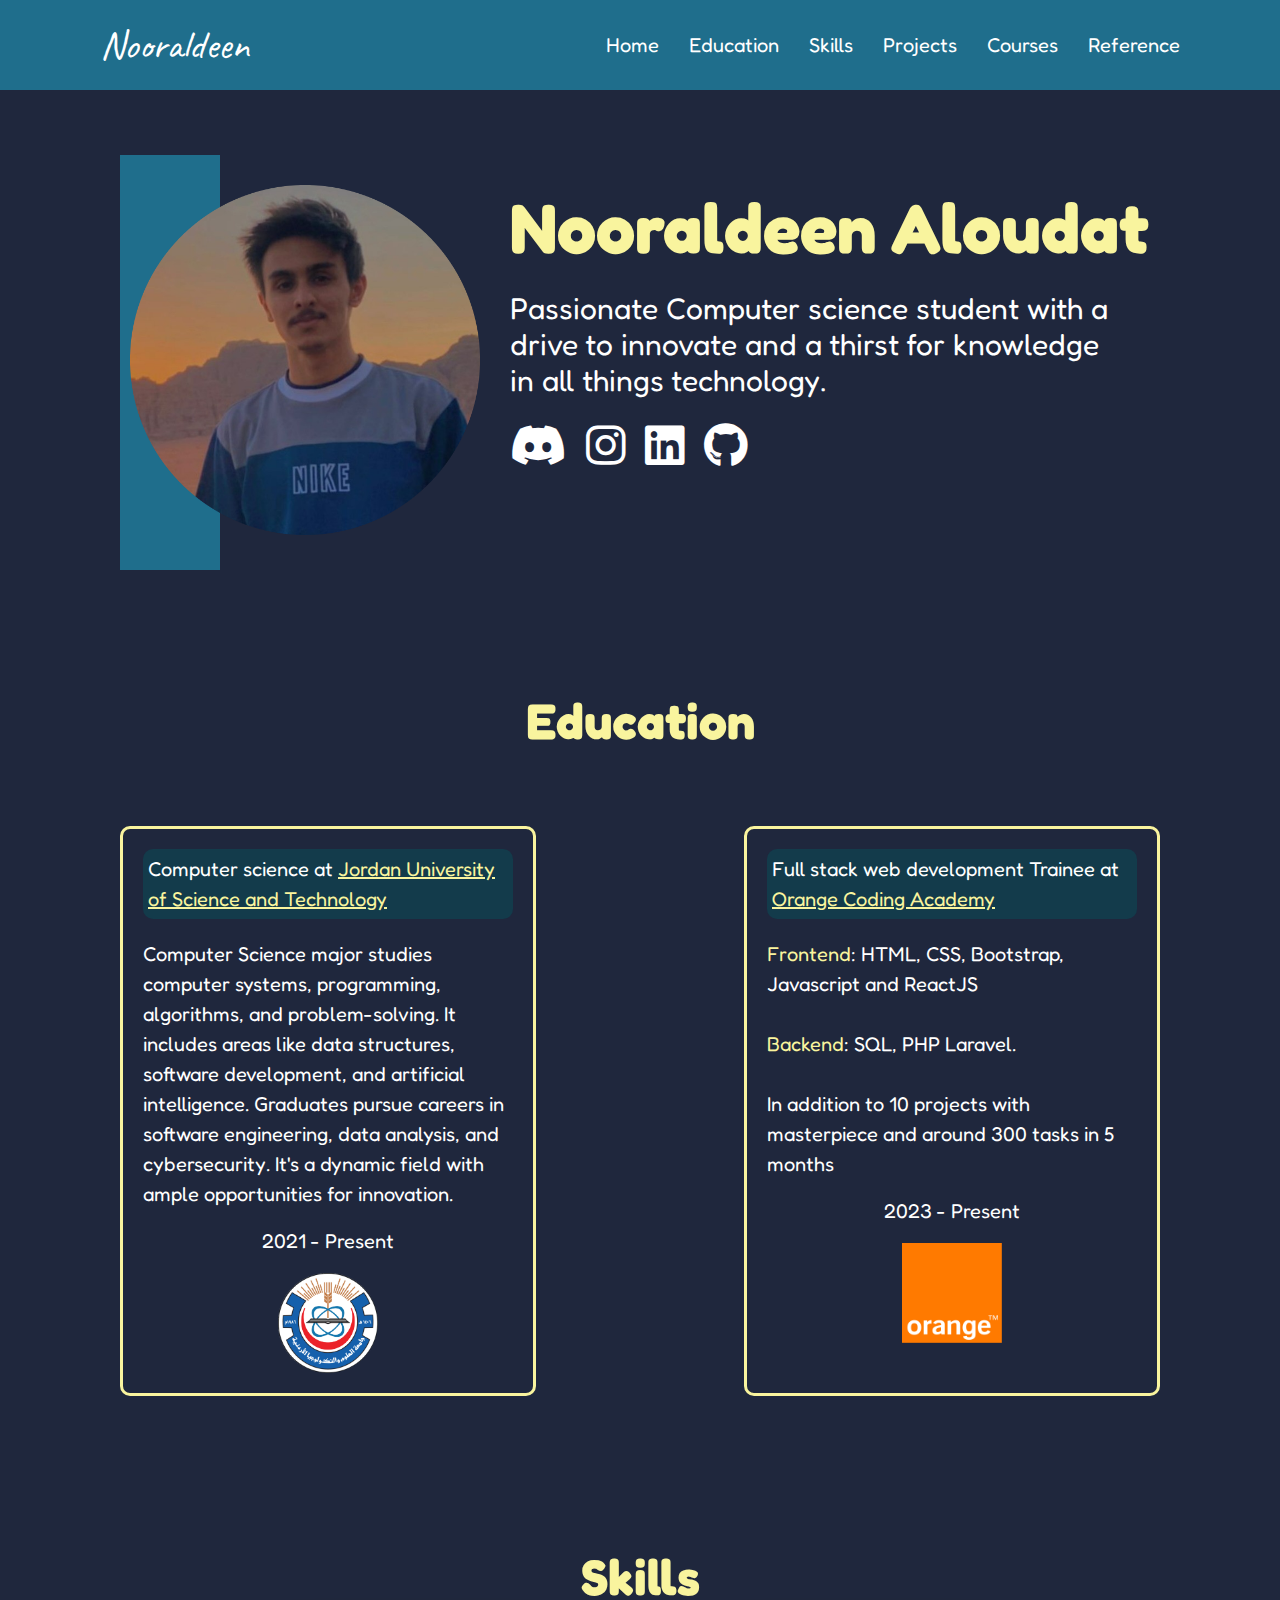
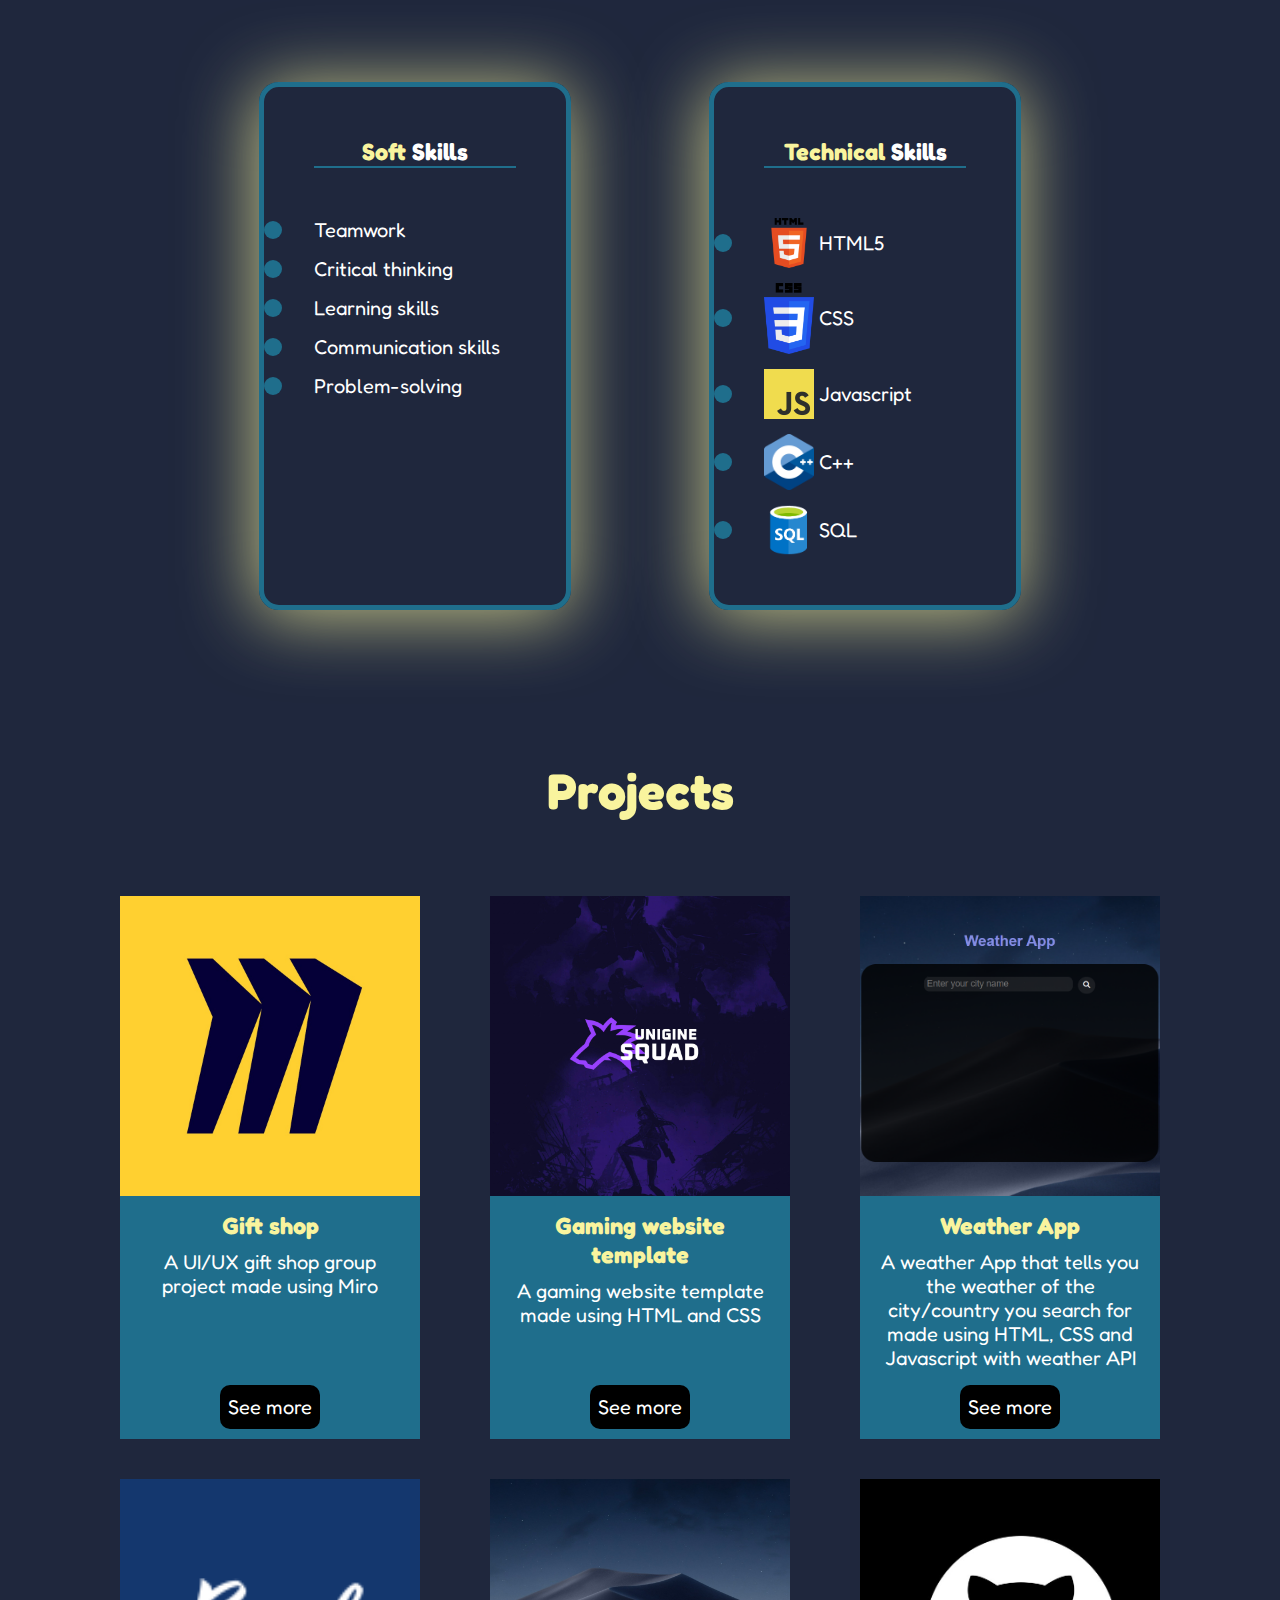
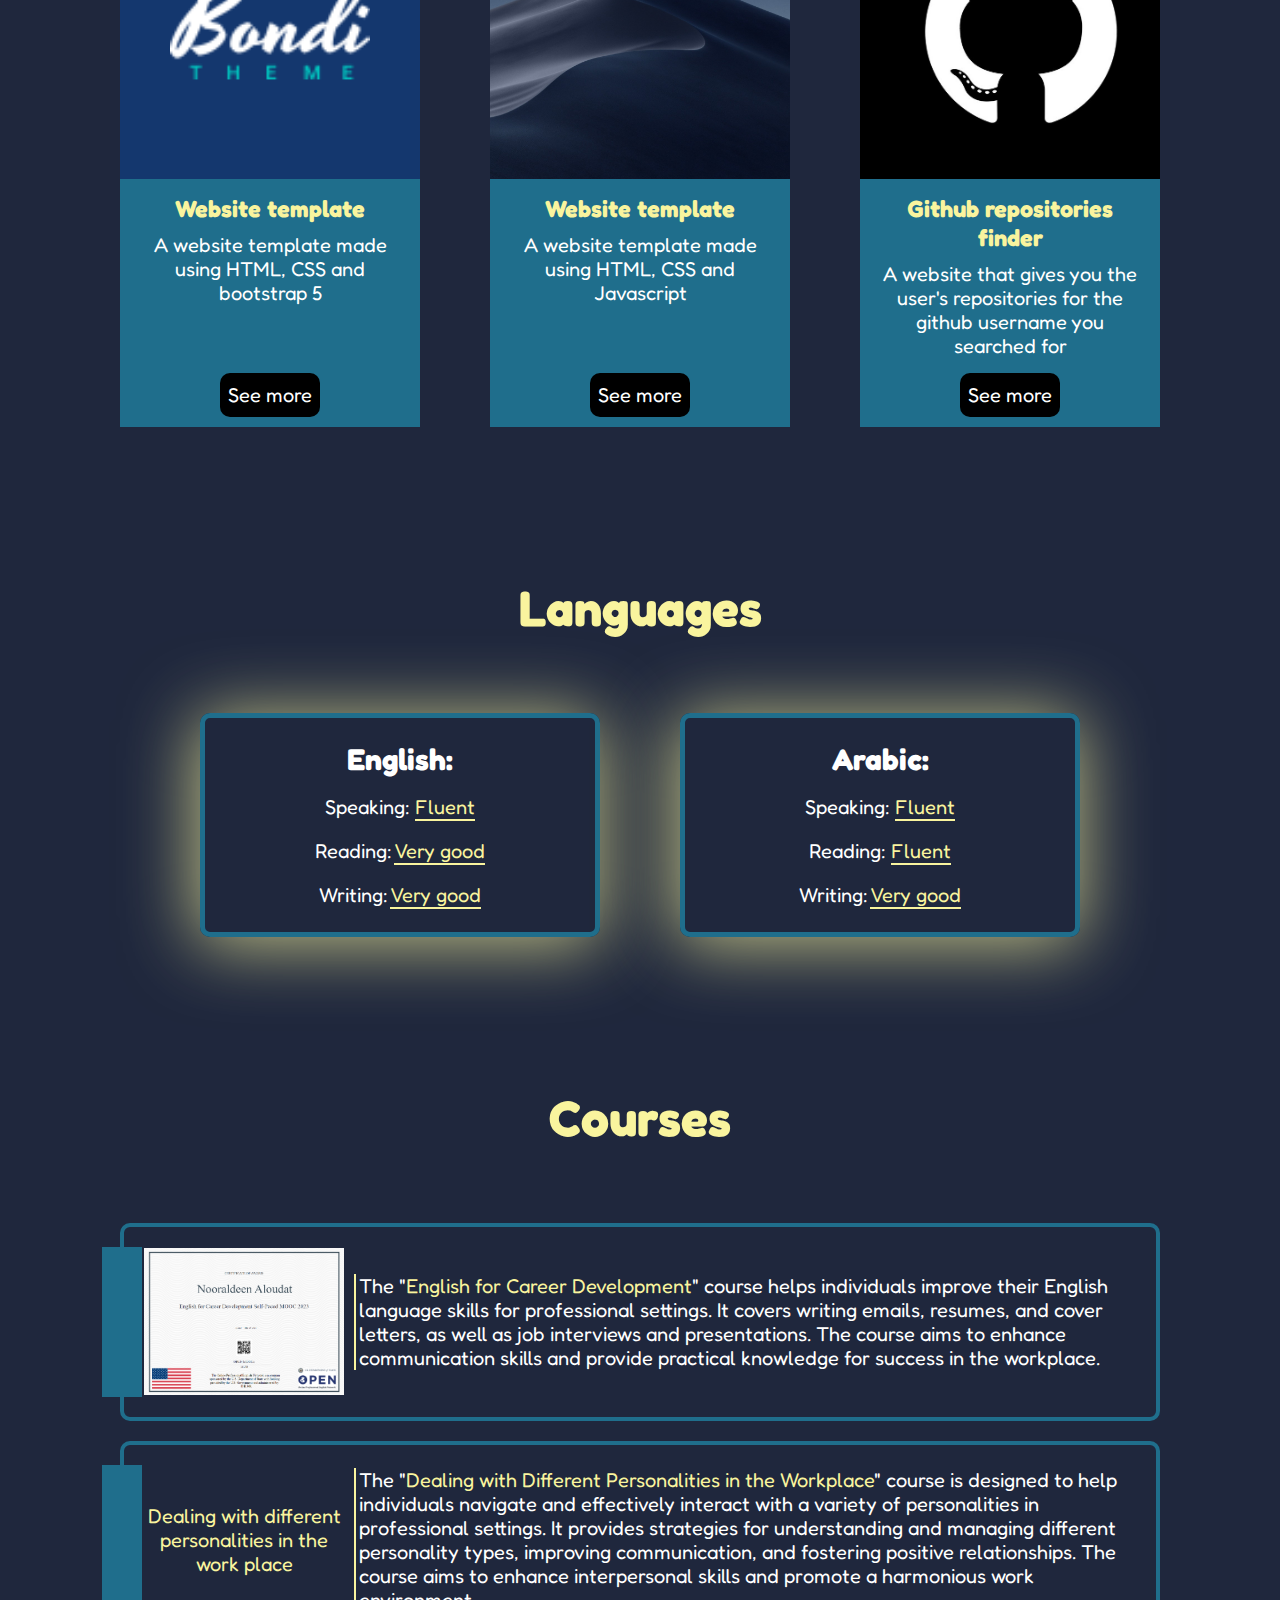
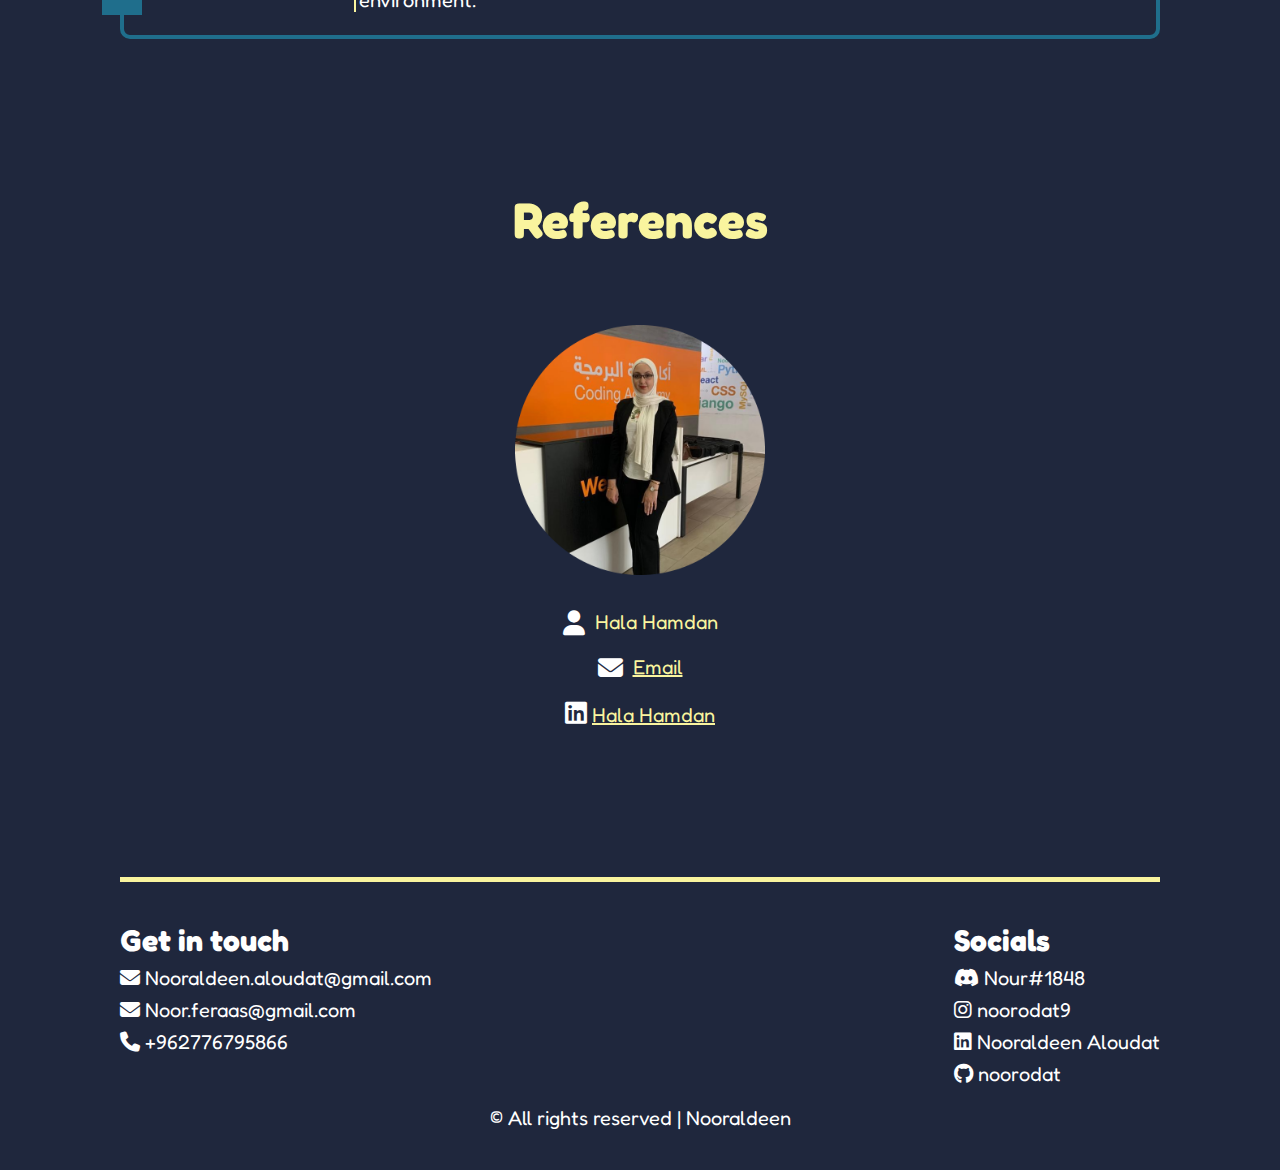
==== index.html @ 080f7506 "edited (renamed)" ====
<!DOCTYPE html>
<html lang="en">
<head>
    <meta charset="UTF-8">
    <meta name="viewport" content="width=device-width, initial-scale=1.0">
    <title>Nooraldeen</title>
    <!-- CSS Links-->
    <link rel="stylesheet" href="portfolio.css">
    <link rel="stylesheet" href="all.min.css">
    <!-- Goolgle Fonts -->
    <link rel="preconnect" href="https://fonts.googleapis.com">
    <link rel="preconnect" href="https://fonts.gstatic.com" crossorigin>
    <link href="https://fonts.googleapis.com/css2?family=Cairo&family=Cinzel:wght@400;500;600;700;800&family=Fredoka:wght@300;400;500;600;700&family=Open+Sans:wght@300;400;700&family=Quicksand:wght@400;500;700&family=Roboto:wght@100;300;400;700&display=swap" rel="stylesheet">
    <link rel="preconnect" href="https://fonts.googleapis.com">
    <link rel="preconnect" href="https://fonts.gstatic.com" crossorigin>
    <link href="https://fonts.googleapis.com/css2?family=Cairo&family=Caveat:wght@400;500;600;700&family=Cinzel:wght@400;500;600;700;800&family=Fredoka:wght@300;400;500;600;700&family=Open+Sans:wght@300;400;700&family=Quicksand:wght@400;500;700&family=Roboto:wght@100;300;400;700&display=swap" rel="stylesheet">
</head>


<body>

    <nav>
        <div class="logo"><a href="">Nooraldeen</a></div>
        <ul class="links">
            <li><a href="#home">Home</a></li>
            <li><a href="#education">Education</a></li>
            <li><a href="#skills">Skills</a></li>
            <li><a href="#projects">Projects</a></li>
            <li><a href="#courses">Courses</a></li>
            <li><a href="#references">Reference</a></li>
        </ul>
        <div class="mobile-button">
            <i class="fa-solid fa-bars"></i>
            <ul class="mobile-links">
                <li><a href="#home">Home</a></li>
                <li><a href="#education">Education</a></li>
                <li><a href="#skills">Skills</a></li>
                <li><a href="#projects">Projects</a></li>
                <li><a href="#courses">Courses</a></li>
                <li><a href="#references">Reference</a></li>
            </ul>
        </div>
    </nav>



    <div class="portfolio-content main-padding">

        <div class="my-info" id="home">
            <div id="pfp-image">
                <img src="./images/pfp.png" alt="" id="pfp">
            </div>
            <div class="name-and-socials">
                <h1>Nooraldeen Aloudat</h1>
                <p>Passionate Computer science student with a drive to innovate and a thirst for knowledge in all things technology.</p>
                <div class="socials">
                    <div class="discord"><i class="fa-brands fa-discord"></i></div>
                    <a href="https://www.instagram.com/noorodat9/" target="_blank"><i class="fa-brands fa-instagram"></i></a>
                    <a href="https://www.linkedin.com/in/nooraldeen-aloudat-979008147/" target="_blank"><i class="fa-brands fa-linkedin"></i></a>
                    <a href="https://github.com/noorodat" target="_blank"><i class="fa-brands fa-github"></i></a>
                </div>
            </div>
        </div>

        <div class="education section" id="education">
            <h2 class="section-heading">Education</h2>
            <div class="education-info section-info">              
                <div class="edu-text">
                    <p class="title">Computer science at <a href="https://www.just.edu.jo/Pages/Default.aspx" target="_blank">Jordan University of Science and Technology</a></p>
                    <p>Computer Science major studies computer systems, programming, algorithms, and problem-solving. It includes areas like data structures, software development, and artificial intelligence. Graduates pursue careers in software engineering, data analysis, and cybersecurity. It's a dynamic field with ample opportunities for innovation.</p>
                    <span>2021 - Present</span>
                    <img src="images/JUST logo.png" alt="JUST logo" id="just-logo">              
                </div>
                <div class="edu-text">
                    <p class="title">Full stack web development Trainee at <a href="https://yo.orange.jo/orange-coding-academy" target="_blank"> Orange Coding Academy</a></p>
                    <p><span>Frontend</span>: HTML, CSS, Bootstrap, Javascript and ReactJS <br> <br>
                        <span>Backend</span>: SQL, PHP Laravel. <br><br>
                        
                        In addition to 10 projects with masterpiece and around 300 tasks in 5 months</p>
                    <span>2023 - Present</span>
                    <img src="images/orange logo.png" alt="orange logo" id="just-logo">              
                </div>
            </div>
        </div>

        <div class="skills section" id="skills">
            <h2 class="section-heading">Skills</h2>
            <div class="skills-types">
                <div id="soft-skills" class="skill">
                    <h3><span>Soft </span>Skills</h3>
                    <ul class="skills-list">
                        <li>Teamwork</li>
                        <li>Critical thinking</li>
                        <li>Learning skills</li>
                        <li>Communication skills</li>
                        <li>Problem-solving</li>
                    </ul>
                </div>
                <div id="tech-skills" class="skill">
                    <h3><span>Technical </span>Skills</h3>
                    <ul class="skills-list">
                        <li id="html"><img src="images/HTML.png" alt="html">HTML5</li>
                        <li id="css"><img src="images/css logo.png" alt="css">CSS</li>
                        <li id="javascript"><img src="images/Javascript logo2.png" alt="javascript">Javascript</li>
                        <li id="cplusplus"><img src="images/C++ logo.png" alt="c++">C++</li>
                        <li id="sql"><img src="images/SQL_logo-removebg-preview.png" alt="sql">SQL</li>
                    </ul>
                </div>
            </div>
        </div>

        <div class="projects section" id="projects">
            <h2 class="section-heading">Projects</h2>
            <div class="projects-cards">
                    <div class="project-card">
                            <div class="image">
                                <img src="/images/miro.jpg" alt="miro logo">
                            </div>
                            <div class="project-info">
                                <h3 class="color-yellow">Gift shop</h3>
                                <p>A  UI/UX gift shop group project made using Miro</p>
                                
                            </div>
                            <div class="go-link"><a href="https://miro.com/app/board/uXjVM_loXQo=/" target="_blank">See more</a></div>
                    </div>
                
                    <div class="project-card">
                        <div class="image">
                            <img src="/images/gaming background (2).jpg" alt="gaming website pic">
                        </div>
                        <div class="project-info">
                            <h3 class="color-yellow">Gaming website template</h3>
                            <p>A gaming website template made using HTML and CSS</p>
                            
                        </div>
                        <div class="go-link"><a href="https://noorodat.github.io/gaming-website/" target="_blank">See more</a></div>
                    </div>

                    <div class="project-card">
                        <div class="image">
                            <img src="/images/weather app.PNG" alt="app pic">
                        </div>
                        <div class="project-info">
                            <h3 class="color-yellow">Weather App</h3>
                            <p>A weather App that tells you the weather of the city/country you search for made using HTML, CSS and Javascript with weather API</p>
                        </div>
                        <div class="go-link"><a href="https://noorodat.github.io/Weather-App/" target="_blank">See more</a></div>
                    </div>

                <div class="project-card">
                    <div class="image bondi">
                        <img src="/images/Bondi logo.png" alt="bondi logo">
                    </div>
                    <div class="project-info">
                        <h3 class="color-yellow">Website template</h3>
                        <p>A website template made using HTML, CSS and bootstrap 5</p>
                        
                    </div>
                    <div class="go-link"><a href="https://noorodat.github.io/Bondi-Template/" target="_blank">See more</a></div>
                </div>
                <div class="project-card">
                    <div class="image">
                        <img src="/images/mountain.jpg" alt="mountain">
                    </div>
                    <div class="project-info">
                        <h3 class="color-yellow">Website template</h3>
                        <p>A website template made using HTML, CSS and Javascript</p>
                    </div>
                    <div class="go-link"><a href="https://noorodat.github.io/HTML_CSS_Javascript_Template1/" target="_blank">See more</a></div>
                </div>
                <div class="project-card">
                    <div class="image">
                        <img src="/images/github repo.jpg" alt="github pic">
                    </div>
                    <div class="project-info">
                        <h3 class="color-yellow">Github repositories finder</h3>
                        <p>A website that gives you the user's repositories for the github username you searched for </p>
                    </div>
                    <div class="go-link"><a href="https://noorodat.github.io/Github-repos/" target="_blank">See more</a></div>
                </div>
            </div>
        </div>

        <div class="languages section" id="languages">
            <h2 class="section-heading">Languages</h2>
            <div class="languages-container">
                <div class="language" id="english">          
                        <h2>English:</h2>
                        <ul>
                            <li>Speaking: <span>Fluent</span></li>
                            <li>Reading: <span>Very good</span></li>
                            <li>Writing: <span>Very good</span></li>
                        </ul>        
                </div>
                <div class="language" id="arabic">
                        <h2>Arabic:</h2>
                        <ul>
                            <li>Speaking: <span>Fluent</span></li>
                            <li>Reading: <span>Fluent</span></li>
                            <li>Writing: <span>Very good</span></li>
                        </ul>        
                    </div>
                </div>
        </div>

        <div class="courses section" id="courses">
            <h2 class="section-heading">Courses</h2>
            <div class="courses-boxes">
                <div class="course-box">
                    <div class="image">
                        <img src="images/english course.png" alt="english certificate">
                    </div>
                    <p class="description">The "<span>English for Career Development</span>" course helps individuals improve their English language skills for professional settings. It covers writing emails, resumes, and cover letters, as well as job interviews and presentations. The course aims to enhance communication skills and provide practical knowledge for success in the workplace.</p>
                </div>
                <div class="course-box">
                    <div class="image">
                        <p class="title">Dealing with different personalities in the work place</p>
                    </div>
                    <p class="description">The "<span>Dealing with Different Personalities in the Workplace</span>" course is designed to help individuals navigate and effectively interact with a variety of personalities in professional settings. It provides strategies for understanding and managing different personality types, improving communication, and fostering positive relationships. The course aims to enhance interpersonal skills and promote a harmonious work environment.
                </div>
            </div>
        </div>

        <div class="references section" id="references">
            <h2 class="section-heading">References</h2>
            <div class="references-content">
                <div class="reference">
                    <div class="hala-image">
                        <img src="images/coach hala-modified.png" alt="coach hala">
                    </div>
                    <div class="reference-info">
                        <div class="name info">
                            <i class="fa-solid fa-user"></i>
                            <span>Hala Hamdan</span>
                        </div>
                        <div class="email info">
                            <i class="fa-solid fa-envelope"></i>
                            <span><a href="mailto:gt.halla.hamdan@orange.com">Email</a></span>
                        </div>
                        <div class="linkedin">
                            <i class="fa-brands fa-linkedin"></i>
                            <span><a href="https://www.linkedin.com/in/hala-hamdan-927941163/" target="_blank">Hala Hamdan</a></span>
                        </div>
                    </div>
                </div>
            </div>
            
        </div>

        <footer>
            <div class="info">
                <div class="contact">
                    <h2>Get in touch</h2>
                    <div class="contact-info">
                        <i class="fa-solid fa-envelope"></i> <span>Nooraldeen.aloudat@gmail.com</span>
                    </div>
                    <div class="contact-info">
                        <i class="fa-solid fa-envelope"></i> <span>Noor.feraas@gmail.com</span>
                    </div>
                    <div class="contact-info">
                        <i class="fa-solid fa-phone"></i> <span>+962776795866</span>
                    </div>
                    <div class="socials">

                    </div>
                </div>
                <div class="socials">
                    <h2>Socials</h2>
                    <div class="discord"><i class="fa-brands fa-discord"></i><span>Nour#1848</span></div>
                    <a href="https://www.instagram.com/noorodat9/" target="_blank"><i class="fa-brands fa-instagram"></i><span>noorodat9</span></a>
                    <a href="https://www.linkedin.com/in/nooraldeen-aloudat-979008147/" target="_blank"><i class="fa-brands fa-linkedin"></i><span>Nooraldeen Aloudat</span></a>
                    <a href="https://github.com/noorodat" target="_blank"><i class="fa-brands fa-github"></i><span>noorodat</span></a>
                </div>
            </div>
            <div class="copyrights">
                <p>&copy; All rights reserved | Nooraldeen</p>
            </div>
        </footer>

    </div>








</body>




</html>
---- portfolio.css ----
/* Start global */

:root {
    --main-color: #1F273D;
    --sec-color: #1F6E8C;
    --text-color: #FFFFFF;
    --sec-text-color: #F9F49E;
    --heading-font-size: 30px;
    --transition-duration: 0.3s;
    --text-font-size: 20px;
    --section-margin-top: 150px;
    --content-margin-top: 75px;
}

* {
    padding: 0;
    margin: 0;
    box-sizing: border-box;
}

html {
    scroll-behavior: smooth;
}

body {
    font-family: 'Fredoka', sans-serif;
    background-color: var(--main-color);
    color: var(--text-color);
    font-size: var(--text-font-size);
}

a {
    text-decoration: none;
    color: white;
}

a:visited {
    color: white;
}

ul {
    list-style: none;
}

.section {
    margin-top: var(--section-margin-top);
}

.section-heading {  
    text-align: center;
    font-size: 50px;
    color: var(--sec-text-color);
}

.section-info {
    margin-top: var(--content-margin-top);
}

.color-yellow {
    color: var(--sec-text-color);
}

/* End global */

/* Start navbar */

nav {
    display: flex;
    justify-content: space-between;
    align-items: center;
    background-color: var(--sec-color);
    position: sticky;
    top: 0;
    z-index: 1000;
    padding: 20px 100px;
}

nav .logo {
    font-family: 'Caveat', cursive;
    font-size: 40px;
}

nav ul {
    display: flex;
    gap: 30px;
    color: white;
}

nav ul li a {
    transition: var(--transition-duration);
}

nav ul li a:hover {
    color: rgb(205, 205, 205);
}

nav .mobile-button {
    display: none;
}


/* End navbar */

/* Start Portfolio content */
/* Start pfp and name */

.portfolio-content {
    background-color: var(--main-color);
    margin-top: var(--content-margin-top);
    padding: 20px 120px;
}

.portfolio-content .my-info {
    display: flex;
    gap: 30px;
}

.portfolio-content #pfp-image {
    position: relative;
}

.portfolio-content #pfp-image::before {
    content: "";
    position: absolute;
    height: calc(100% + 60px);
    width: 100px;
    background-color: var(--sec-color);
    transform: translateY(-30px);
}

.portfolio-content #pfp-image #pfp {
    position: relative;
    width: 350px;
    margin-left: 10px;
    animation: up-down 1s alternate infinite;
}

/* .portfolio-content .my-info .name-and-socials {

} */

.portfolio-content .my-info h1 {
    color: var(--sec-text-color);
    font-size: 70px;
}

.portfolio-content .my-info p {
    margin-top: 20px;
    max-width: 600px;
    font-size: 30px;
}

.portfolio-content .my-info .socials {
    margin-top: 20px;
    display: flex;
    align-items: center;
    gap: 20px;
    font-size: 45px;
}

.portfolio-content .my-info .socials .discord {
    position: relative;
    transition: var(--transition-duration);
    display: inline-block;
}

.portfolio-content .my-info .socials .discord::before {
    content: "";
    position: absolute;
    border-color: var(--sec-text-color) transparent transparent transparent;
    border-width: 12px;
    border-style: solid;
    bottom: -18px;
    left: 50%;
    transform: translateX(-50%);
    transition: var(--transition-duration);
    opacity: 0;
    
}

.portfolio-content .my-info .socials .discord::after {
    content: "Nour#1848";
    position: absolute;
    bottom: -25px;
    left: 50%;
    transform: translateX(-50%);
    font-size: 14px;
    transition: var(--transition-duration);
    opacity: 0;
    
}

.portfolio-content .my-info .socials .discord:hover::before,
.portfolio-content .my-info .socials .discord:hover::after {
    display: block;
    opacity: 1;
}



.portfolio-content .my-info .socials i {
    transition: var(--transition-duration);
}

.portfolio-content .my-info .socials i:hover {
    color: var(--sec-text-color);
}

/* End pfp and name */



/* Start Education */

.portfolio-content .education .education-info {
    display: flex;
    justify-content: space-between;
    position: relative;
    gap: 30px;
}

.portfolio-content .education #just-pic {
    width: 150px;
}

.portfolio-content .education .edu-text {
    border: 3px solid var(--sec-text-color);
    padding: 20px;
    border-radius: 10px;
    width: 40%;
}

.portfolio-content .education .edu-text .title {
    background-color: #133b4b;
    padding: 5px;
    border-radius: 10px;
}

.portfolio-content .education .edu-text p {
    line-height: 1.5;
}

.portfolio-content .education .edu-text p span {
    color: var(--sec-text-color);
}

.portfolio-content .education .edu-text span {
    align-self: center;
}

.portfolio-content .education .education-info #just-logo {
    width: 100px;
    align-self: center;
}

.portfolio-content .education .edu-text {
    display: flex;
    flex-direction: column;
    gap: 20px;
}

.portfolio-content .education a {
    color: var(--sec-text-color);
    text-decoration: underline;
}


/* End Education */

/* Start skills */

.skills .skills-types {
    display: flex;
    justify-content: space-evenly;
    margin-top: var(--content-margin-top);
}

.skills .skills-types .skill {
    border: 5px solid var(--sec-color);
    border-radius: 20px;
    padding: 50px;
    position: relative;
    box-shadow: -2px 5px 72px 2px rgba(249,244,158,0.76);
    width: 30%;
}



.skills .skills-types .skill h3 {
    text-align: center;
    border-bottom: 2px solid var(--sec-color);
}

.skills .skills-types .skill span {
    color: var(--sec-text-color);
}

.skills .skills-types .skills-list {
    margin-top: 50px;
}

.skills .skills-types .skills-list img {
    width: 50px;
}

.skills .skills-types .skills-list {
    display: flex;
    flex-direction: column;
    gap: 15px;
}

.skills .skills-types #tech-skills .skills-list li {
    display: flex;
    align-items: center;
    gap: 5px;
}

.skills .skills-types .skills-list li {
    position: relative;
}

.skills .skills-types .skills-list li::before {
    position: absolute;
    content: "";
    width: 18px;
    height: 18px;
    border-radius: 50%;
    background-color: var(--sec-color);
    top: 50%;
    transform: translateY(-50%);
    left: -50px;
}

.skills .skills-types #tech-skills .skills-list li {
    animation-name: right;
    animation-duration: 1s;
    animation-iteration-count: infinite;
    animation-direction: alternate;
}


.skills .skills-types .skills-list #css {
    animation-delay: 0.2s;
}

.skills .skills-types .skills-list #javascript {
    animation-delay: 0.4s;
}

.skills .skills-types .skills-list #cplusplus {
    animation-delay: 0.6s;
}

.skills .skills-types .skills-list #sql {
    animation-delay: 0.8s;
}

/* End skills */



/* Start projects */


.projects .projects-cards {
    display: grid;
    grid-template-columns: repeat(3, 300px);
    justify-content: space-between;
    gap: 40px;
    margin-top: var(--content-margin-top);
}


.projects .project-card {
    background-color: var(--sec-color);
    text-align: center;
    transition: var(--transition-duration);
    display: flex;
    flex-direction: column;
}

.projects .project-card .project-info {
    padding: 15px;
}

.projects .project-card .go-link {
    padding: 10px 8px;
    background-color: black;
    border-radius: 10px;
    width: fit-content;
    margin: auto;
    margin-bottom: 10px;
}

.projects .project-card .go-link:active {
    box-shadow: 0px 0px 24px 0px rgba(0,0,0,0.75);
}

.projects .project-card:hover {
    transform: translateY(-10px);
}

.projects .project-card p {
    margin-top: 10px;
}

.projects .project-card img {
    width: 100%;
    transition: var(--transition-duration);
}

.projects .project-card .bondi {
    background-color: #14376E;
    position: relative;
}

.projects .project-card .bondi img {
    width: 200px;
    position: absolute;
    top: 50%;
    left: 50%;
    transform: translate(-50%, -50%);
}

.projects .project-card .image {
    position: relative;
    padding: 0;
    margin: 0;
    height: 300px;
}

.projects .project-card .image::before {
    content: "";
    position: absolute;
    background-color: rgba(214, 214, 214, 0.144);
    width: 0;
    height: 0;
    top: 50%;
    left: 50%;
    transform: translate(-50%, -50%);
    transition: var(--transition-duration);
}

.projects .project-card:hover .image::before {
    width: 100%;
    height: 100%;
}


/* End projects */



/* Start languages */

.languages .languages-container {
    margin-top: var(--content-margin-top);
    display: flex;
    justify-content: space-evenly;
}

.languages .languages-container .language {
    border-radius: 10px;
    padding: 15px;
    border: 5px solid var(--sec-color);
    box-shadow: -2px 5px 72px 2px rgba(249,244,158,0.76);
    width: 400px;
    text-align: center;
}

.languages .languages-container .language span {
    color: var(--sec-text-color);
    border-bottom: 2px solid var(--sec-text-color);
}

.languages .languages-container .language h2 {
    padding: 8px;
}

.languages .languages-container .language li {
    padding: 10px;
}



/* End languages */


/* Start courses */

.courses .courses-boxes {
    margin-top: var(--content-margin-top);
    display: flex;
    flex-direction: column;
    gap: 20px;
}

.courses .courses-boxes img,
.courses .courses-boxes .title {
    width: 200px;
    text-align: center;
}

.courses .courses-boxes .title {
    color: var(--sec-text-color);
}

.courses .courses-boxes .image {
    height: 150px;
    display: flex;
    justify-content: center;
    align-items: center;
}

.courses .courses-boxes .course-box .description {
    position: relative;
}

.courses .courses-boxes .course-box .description::before {
    content: "";
    position: absolute;
    width: 2px;
    height: 100%;
    background-color: var(--sec-text-color);
    top: 0;
    left: -5px;
}

.courses .courses-boxes .course-box {
    display: flex;
    align-items: center;
    gap: 15px;
    border: 4px var(--sec-color) solid;
    padding: 20px;
    border-radius: 10px;
}

.courses .courses-boxes .course-box .image {
    position: relative;
    z-index: 5;
}

.courses .courses-boxes .course-box .image::before {
    content: "";
    position: absolute;
    width: 40px;
    height: 100%;
    background-color: var(--sec-color);
    left: -42px;
    z-index: -1;
}

.courses .courses-boxes .course-box span {
    color: var(--sec-text-color);
}

/* End courses */



/* Start references */

.references .references-content {
    margin-top: var(--content-margin-top);
    display: flex;
    justify-content: center;
    align-items: center;
    gap: 40px;
}

.references .references-content .image {
    text-align: center;
    position: relative;
}

.references .references-content img {
    width: 250px;
    position: relative;
    z-index: 1;
}

.references .references-content .hala-image::before {
    position: absolute;
    content: "Lead Trainer at Orange";
    color: var(--main-color);
    font-weight: bold;
    text-align: center;
    line-height: 250px;
    width: 250px;
    height: 250px;
    border-radius: 50%;
    background-color: var(--sec-text-color);
    transition: var(--transition-duration);
    opacity: 0;
}

.references .references-content .hala-image:hover::before {
    transform: translateX(-10px);
    z-index: 2;
    opacity: 1;
}

.references .reference-info {
    display: flex;
    flex-direction: column;
    align-items: center;
    gap: 20px;
    margin-top: 30px;
}

.references .reference-info .info {
    display: flex;
    justify-content: center;
    align-items: center;
    gap: 10px;
}

.references .reference-info i {
    font-size: 25px;
}

.references .reference-info span {
    color: var(--sec-text-color);
}

.references .reference-info a {
    color: var(--sec-text-color);
    text-decoration: underline;
}


/* End references */


/* Start footer */

.portfolio-content footer {
    margin-top: var(--section-margin-top);
    border-top: 5px solid var(--sec-text-color);
}

.portfolio-content footer .info {
    margin-top: 40px;
    display: flex;
    justify-content: space-between;
}

.portfolio-content footer .contact {
    display: flex;
    flex-direction: column;
    gap: 8px;
}

.portfolio-content footer .socials {
    display: flex;
    flex-direction: column;
    gap: 8px;
}

.portfolio-content footer .socials span {
    margin-left: 5px;
}

.portfolio-content footer .copyrights {
    padding: 20px;
    text-align: center;
}

/* End footer */


/* End Portfolio content */


/* Start Animation */

@keyframes up-down {
    from {
        transform: translateY(0);
    }
    to {
        transform: translateY(-10px);
    }
}

@keyframes right {
    from {
        transform: translateX(0);
    }
    to {
        transform: translateX(10px);
    }
}


/* Start laptop */

@media (min-width: 768px) and (max-width: 1279px) {
    .portfolio-content {
        padding: 8px 20px;
    }
        /* Sart nav */

    .portfolio-content {
        padding: 8px 10px;
    }

    nav {
        padding: 15px;
    }

    nav .logo {
        font-size: 35px;
    }

    nav .links {
        font-size: 17px;
    }

    .mobile-links {
        display: none;
        flex-direction: column;
        gap: 8px;
        padding: 15px;
        position: absolute;
        left: -122px;
        top: 20px;
        text-align: left;
    }

    nav .mobile-button:hover .mobile-links {
        display: flex;
        background-color: var(--main-color);
    }

    .mobile-links li {
        background-color: var(--sec-color);
        padding: 10px;
    }
    /* end nav */

    /* Start my info */

    .portfolio-content .my-info {
        gap: 40px;
    }

    .portfolio-content .my-info h1 {
        font-size: 42px;
    }

    .portfolio-content .my-info p {
        font-size: 20px;
    }

    .portfolio-content .my-info .socials {
        font-size: 28px;
    }

    .portfolio-content .my-info #pfp-image #pfp {
        width: 250px;
    }

    .portfolio-content #pfp-image::before {
        display: none;
    }
    /* End my info */

    /* Start skills */

    .skills .skills-types .skill {
        width: 350px;
    }

    /* End skills */

    /* Start projects */

    .projects .projects-cards {
        grid-template-columns: 300px 300px;
        padding: 25px;
        justify-content: center;
    }

    .projects .project-card .image {
        overflow: hidden;
    }

    /* End projects */
}



/* Start tablet */

@media (min-width: 481px) and (max-width: 767px) {
    /* Sart nav */

    .portfolio-content {
        padding: 8px 10px;
    }

    nav {
        padding: 15px;
    }
    nav .links {
        display: none;
    }

    nav .mobile-button {
        display: block;
        position: relative;
    }

    .mobile-links {
        display: none;
        flex-direction: column;
        gap: 8px;
        padding: 15px;
        position: absolute;
        left: -122px;
        top: 20px;
        text-align: left;
    }

    nav .mobile-button:hover .mobile-links {
        display: flex;
        background-color: var(--main-color);
    }

    .mobile-links li {
        background-color: var(--sec-color);
        padding: 10px;
    }
    /* end nav */

    /* Start my info */

    .portfolio-content .my-info {
        flex-direction: column;
        gap: 40px;
    }

    .portfolio-content .my-info h1 {
        font-size: 45px;
    }

    .portfolio-content .my-info #pfp-image #pfp {
        width: 250px;
    }
    /* End my info */

    /* Start education */
    .education .education-info {
        flex-direction: column;
        text-align: center;
    }

    .education .education-info .edu-text {
        width: 100%;
    }
    /* End education */

    /* Start skills */

    .skills .skills-types {
        gap: 30px;
        flex-direction: column;
    }

    .skills .skills-types .skill {     
        box-shadow: -2px 5px 10px 2px rgba(249,244,158,0.76);
        width: 100%;
    }

    /* End skills */

    /* Start projects */

    .projects .projects-cards {
        grid-template-columns: 350px;
        padding: 25px;
        justify-content: center;
    }

    .projects .project-card .image {
        overflow: hidden;
    }

    /* End projects */

    /* Start languages */

    .languages .languages-container {
        gap: 20px;
    }

    .languages .languages-container .language {
        box-shadow: -2px 5px 10px 2px rgba(249,244,158,0.76);
    }

    /* End languages */

        /* Start courses */

    .courses .courses-boxes .course-box {
        flex-direction: column;
    }

    .courses .courses-boxes .course-box .description {
        position: relative;
        line-height: 1.4;
    }

    .courses .courses-boxes .course-box .image::before {
        display: none;
    }

    /* End courses */

    /* Start footer */

    .portfolio-content footer .info {
        flex-direction: column;
        gap: 20px;
    }

    /* End footer */

}

/* End tablet */



/* Start phone */

@media (max-width: 480px) {

        /* Sart nav */

        .portfolio-content {
            padding: 8px 10px;
        }
    
        nav {
            padding: 15px;
        }
        nav .links {
            display: none;
        }
    
        nav .mobile-button {
            display: block;
            position: relative;
        }
    
        .mobile-links {
            display: none;
            flex-direction: column;
            gap: 8px;
            padding: 15px;
            position: absolute;
            left: -122px;
            top: 20px;
            text-align: left;
        }
    
        nav .mobile-button:hover .mobile-links {
            display: flex;
            background-color: var(--main-color);
        }
    
        .mobile-links li {
            background-color: var(--sec-color);
            padding: 10px;
        }
        /* end nav */

    /* Start my info */

    .portfolio-content .my-info {
        flex-direction: column;
        gap: 40px;
    }

    .portfolio-content .my-info h1 {
        font-size: 35px;
    }

    .portfolio-content .my-info #pfp-image #pfp {
        width: 250px;
    }
    /* End my info */

    /* Start education*/

    .education .education-info {
        flex-direction: column;
    }

    .education .education-info .edu-text {
        width: 100%;
    }

    /* End education*/

    /* Start skills */

    .skills .skills-types {
        flex-direction: column;
        gap: 20px;
    }

    .skills .skills-types .skill {
        width: 100%;
        box-shadow: -2px 5px 10px 2px rgba(249,244,158,0.76);
    }

    /* End skills */


    /* Start projects */

    .projects .projects-cards {
        grid-template-columns: auto;
        padding: 25px;
    }

    .projects .project-card .image {
        overflow: hidden;
    }

    /* End projects */

    /* Start languages */

    .languages .languages-container {
        flex-direction: column;
        gap: 20px;
    }

    .languages .languages-container .language {
        width: 100%;
        box-shadow: -2px 5px 10px 2px rgba(249,244,158,0.76);
    }

    /* End languages */

    /* Start courses */

    .courses .courses-boxes .course-box {
        flex-direction: column;
    }

    .courses .courses-boxes .course-box .description {
        position: relative;
        line-height: 1.4;
    }

    .courses .courses-boxes .course-box .image::before {
        display: none;
    }

    /* End courses */

    /* Start footer */

    .portfolio-content footer .info {
        flex-direction: column;
        gap: 20px;
    }

    /* End footer */
}

/* End Phone */


/* Start Table media quieres */

@media (min-width: 481px) and (max-width: 768px) {

}
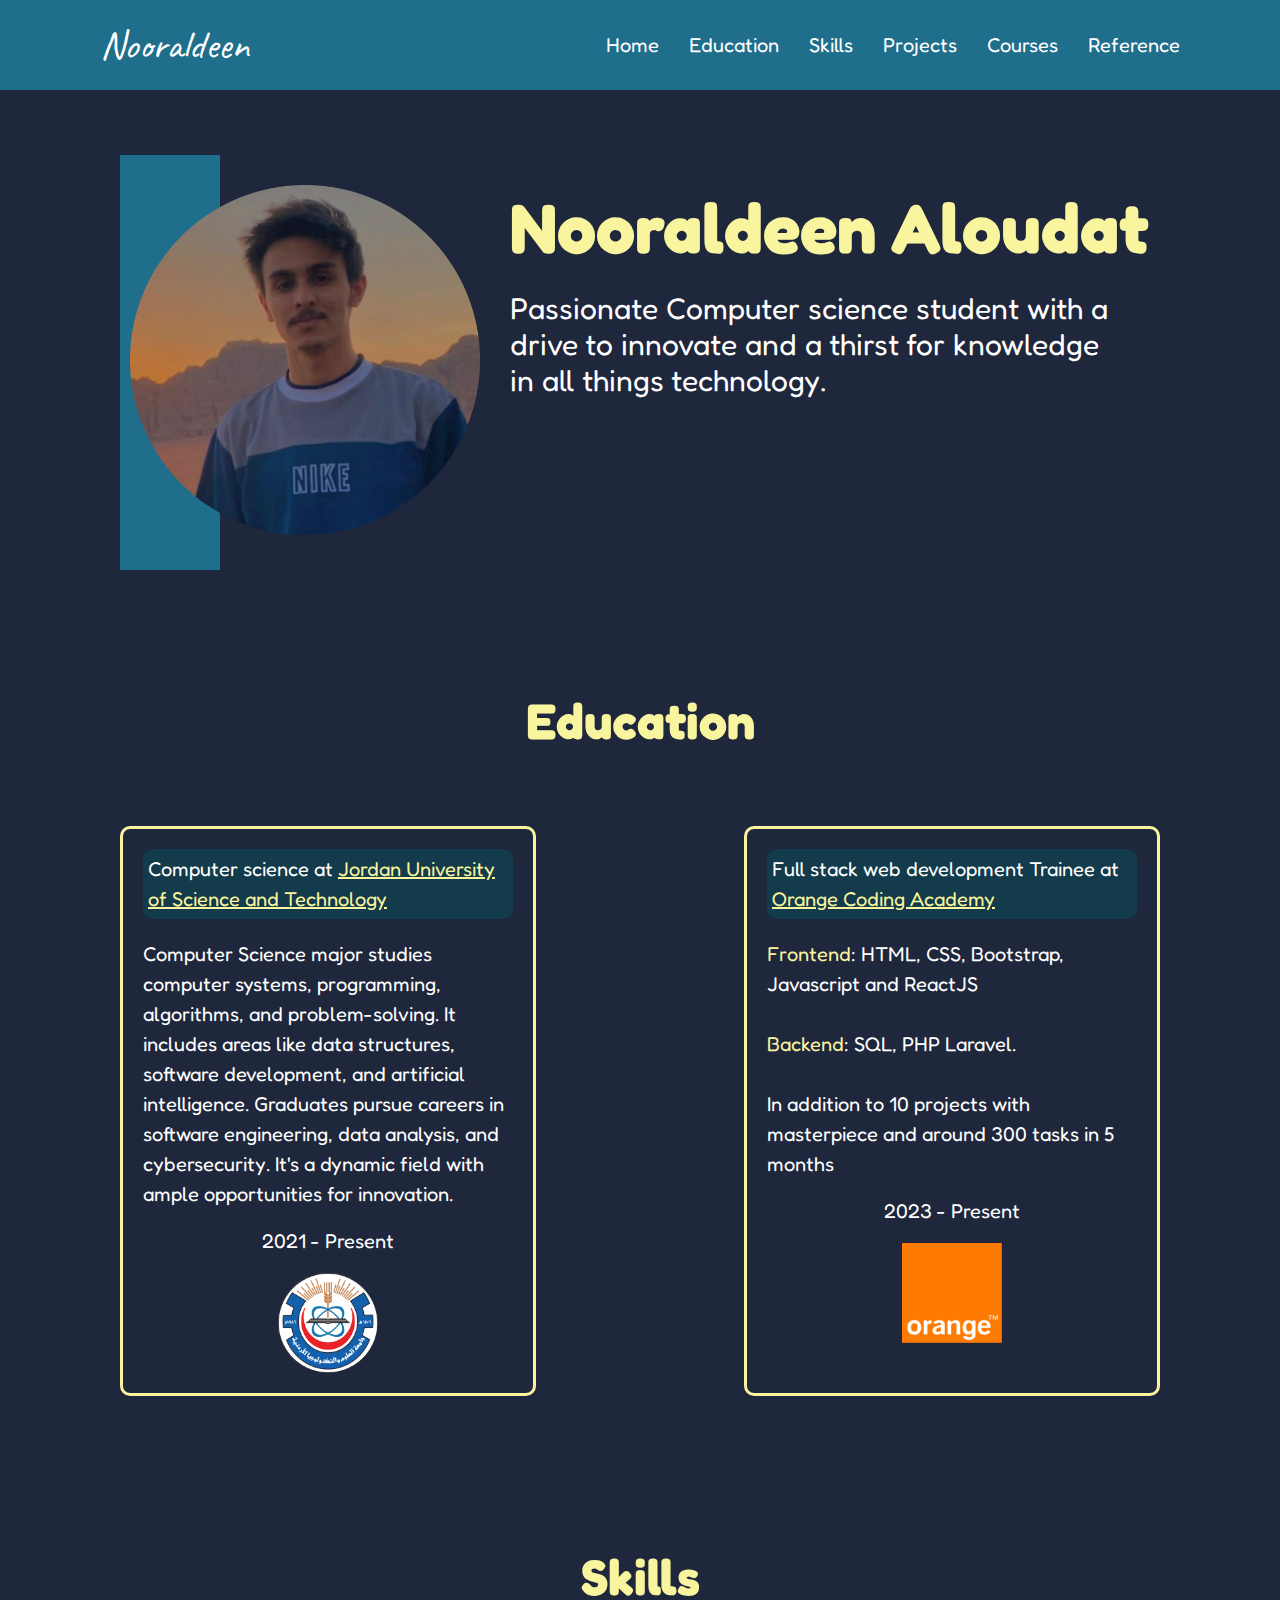
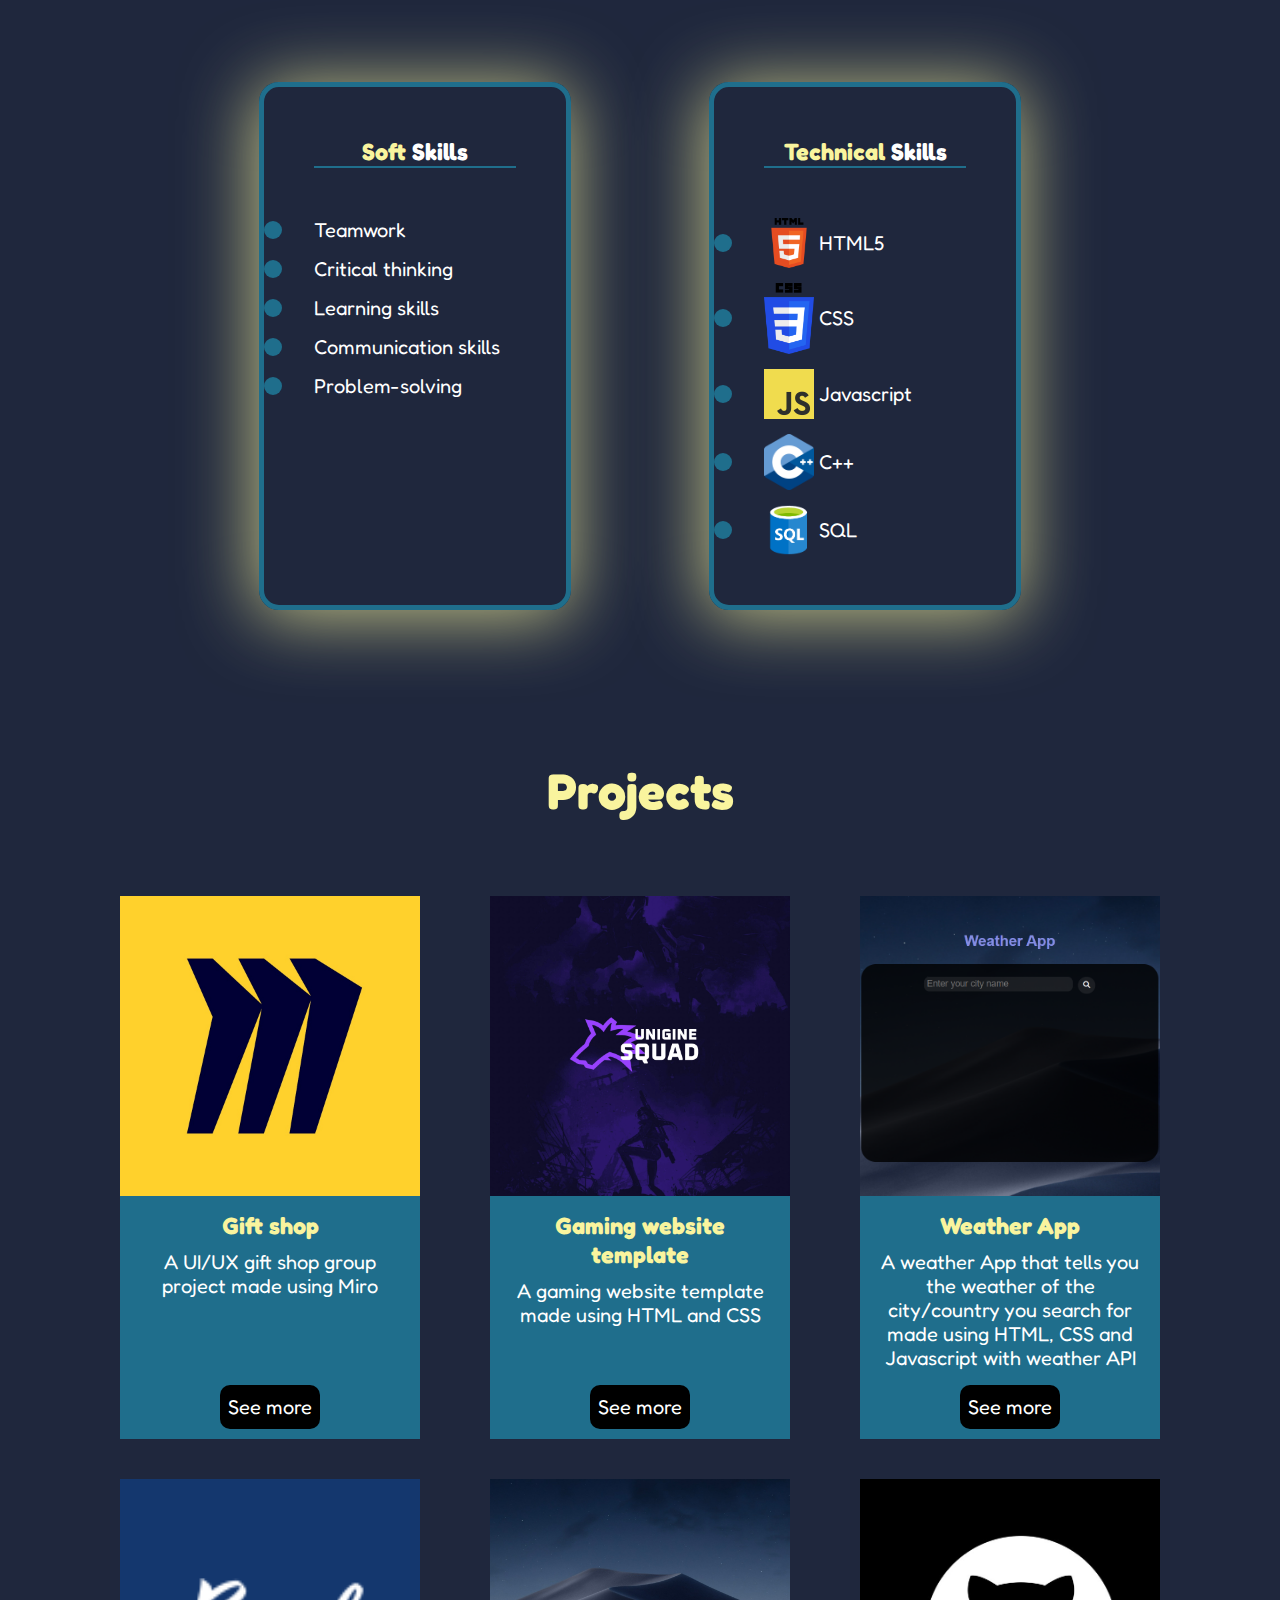
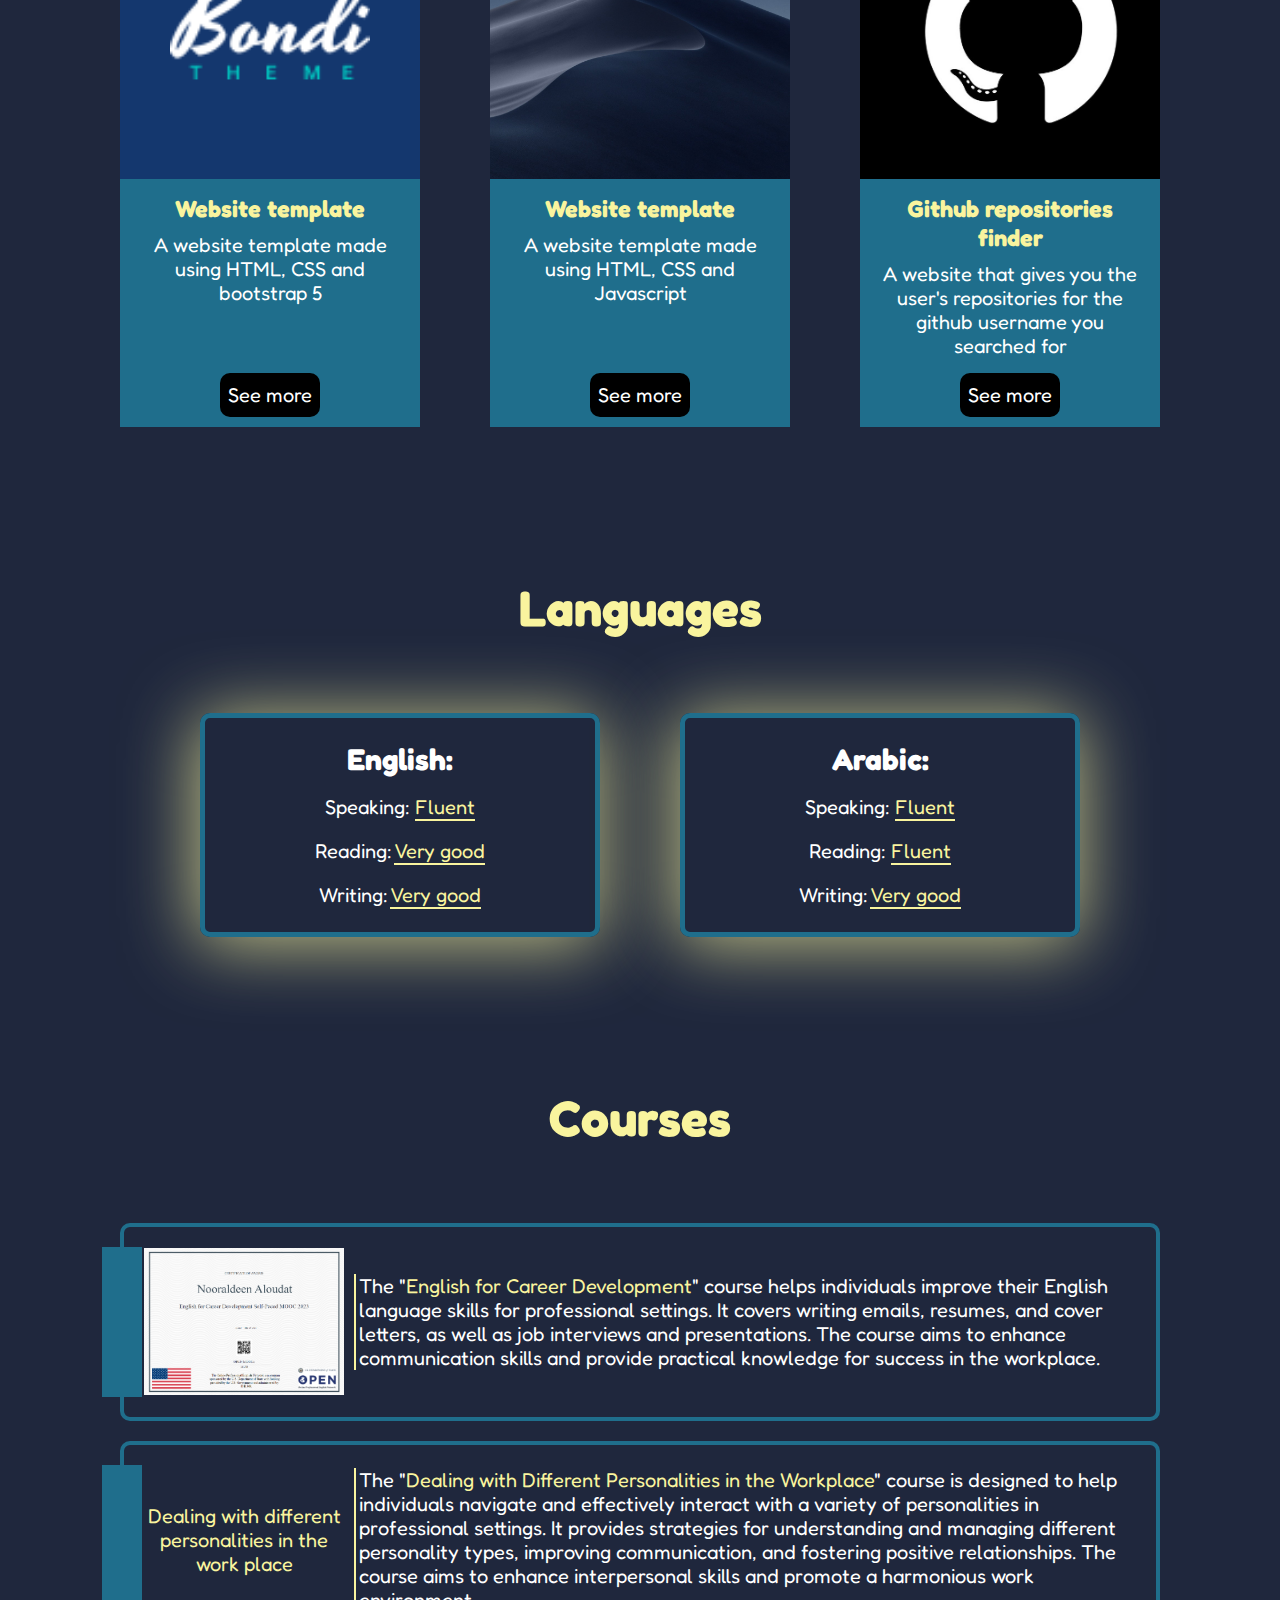
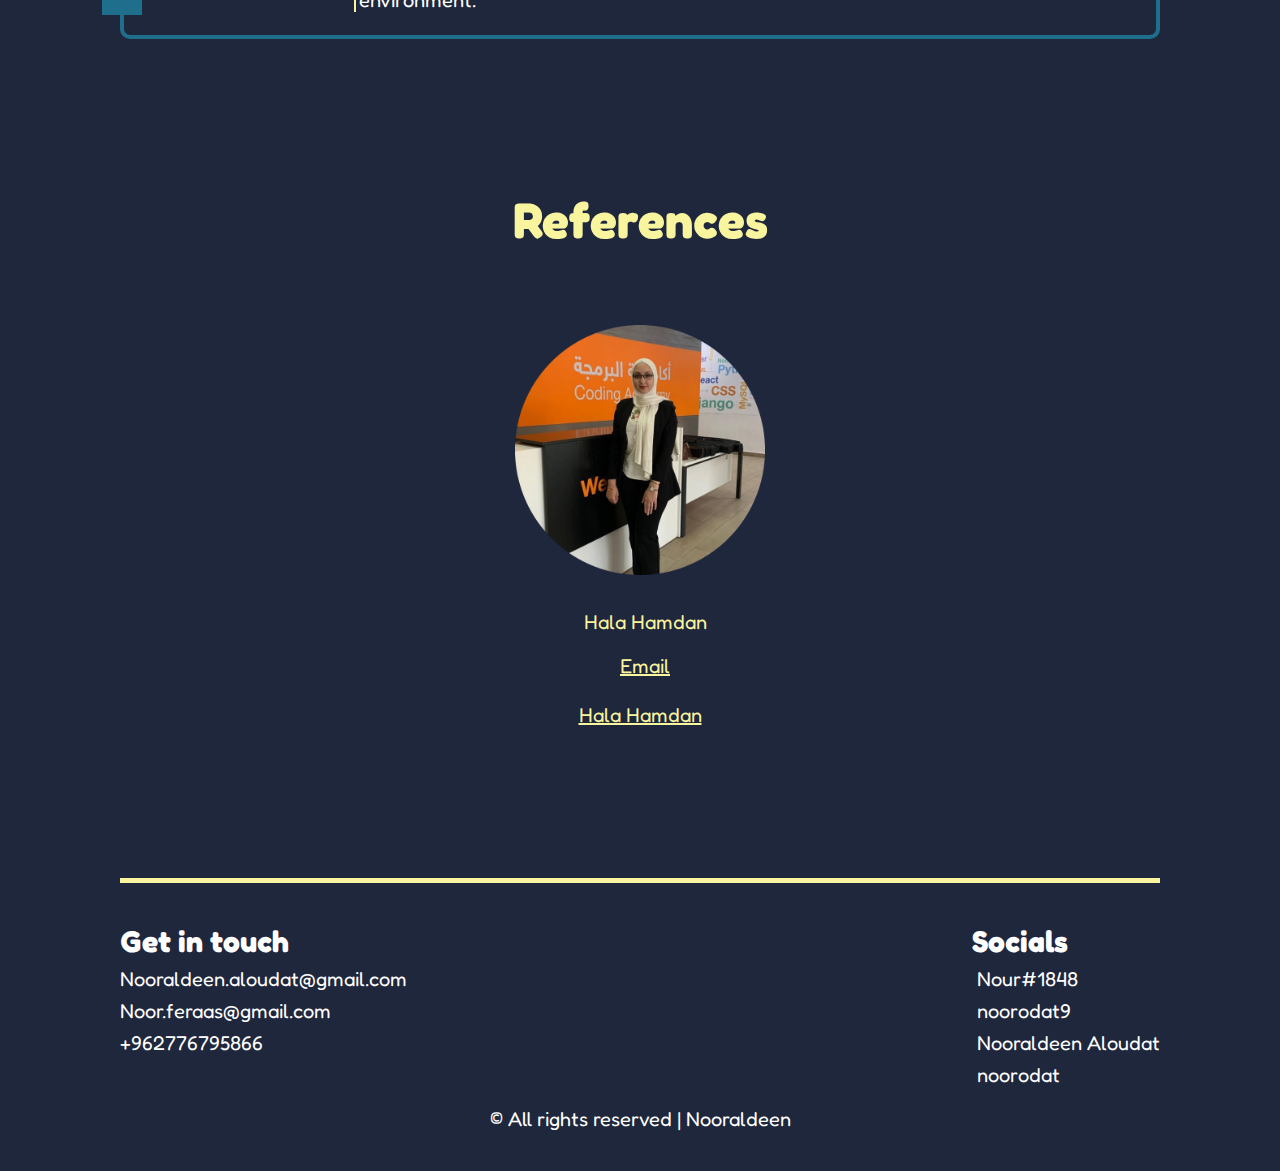
==== commit 13be5c05: "images edited" ====
--- a/index.html
+++ b/index.html
@@ -6,7 +6,7 @@
     <title>Nooraldeen</title>
     <!-- CSS Links-->
     <link rel="stylesheet" href="portfolio.css">
-    <link rel="stylesheet" href="all.min.css">
+    <link rel="stylesheet" href="https://cdnjs.cloudflare.com/ajax/libs/font-awesome/6.4.0/css/all.min.css" integrity="sha512-iecdLmaskl7CVkqkXNQ/ZH/XLlvWZOJyj7Yy7tcenmpD1ypASozpmT/E0iPtmFIB46ZmdtAc9eNBvH0H/ZpiBw==" crossorigin="anonymous" referrerpolicy="no-referrer" />
     <!-- Goolgle Fonts -->
     <link rel="preconnect" href="https://fonts.googleapis.com">
     <link rel="preconnect" href="https://fonts.gstatic.com" crossorigin>
@@ -114,7 +114,7 @@
             <div class="projects-cards">
                     <div class="project-card">
                             <div class="image">
-                                <img src="/images/miro.jpg" alt="miro logo">
+                                <img src="/images/miro.png" alt="miro logo">
                             </div>
                             <div class="project-info">
                                 <h3 class="color-yellow">Gift shop</h3>
@@ -126,7 +126,7 @@
                 
                     <div class="project-card">
                         <div class="image">
-                            <img src="/images/gaming background (2).jpg" alt="gaming website pic">
+                            <img src="/images/gaming background (2).png" alt="gaming website pic">
                         </div>
                         <div class="project-info">
                             <h3 class="color-yellow">Gaming website template</h3>
@@ -147,37 +147,37 @@
                         <div class="go-link"><a href="https://noorodat.github.io/Weather-App/" target="_blank">See more</a></div>
                     </div>
 
-                <div class="project-card">
-                    <div class="image bondi">
-                        <img src="/images/Bondi logo.png" alt="bondi logo">
-                    </div>
-                    <div class="project-info">
-                        <h3 class="color-yellow">Website template</h3>
-                        <p>A website template made using HTML, CSS and bootstrap 5</p>
-                        
-                    </div>
-                    <div class="go-link"><a href="https://noorodat.github.io/Bondi-Template/" target="_blank">See more</a></div>
-                </div>
-                <div class="project-card">
-                    <div class="image">
-                        <img src="/images/mountain.jpg" alt="mountain">
-                    </div>
-                    <div class="project-info">
-                        <h3 class="color-yellow">Website template</h3>
-                        <p>A website template made using HTML, CSS and Javascript</p>
-                    </div>
-                    <div class="go-link"><a href="https://noorodat.github.io/HTML_CSS_Javascript_Template1/" target="_blank">See more</a></div>
-                </div>
-                <div class="project-card">
-                    <div class="image">
-                        <img src="/images/github repo.jpg" alt="github pic">
-                    </div>
-                    <div class="project-info">
-                        <h3 class="color-yellow">Github repositories finder</h3>
-                        <p>A website that gives you the user's repositories for the github username you searched for </p>
-                    </div>
-                    <div class="go-link"><a href="https://noorodat.github.io/Github-repos/" target="_blank">See more</a></div>
-                </div>
+                    <div class="project-card">
+                        <div class="image bondi">
+                            <img src="/images/Bondi logo.png" alt="bondi logo">
+                        </div>
+                        <div class="project-info">
+                            <h3 class="color-yellow">Website template</h3>
+                            <p>A website template made using HTML, CSS and bootstrap 5</p>
+                            
+                        </div>
+                        <div class="go-link"><a href="https://noorodat.github.io/Bondi-Template/" target="_blank">See more</a></div>
+                    </div>
+                    <div class="project-card">
+                        <div class="image">
+                            <img src="/images/mountain.png" alt="mountain">
+                        </div>
+                        <div class="project-info">
+                            <h3 class="color-yellow">Website template</h3>
+                            <p>A website template made using HTML, CSS and Javascript</p>
+                        </div>
+                        <div class="go-link"><a href="https://noorodat.github.io/HTML_CSS_Javascript_Template1/" target="_blank">See more</a></div>
+                    </div>
+                    <div class="project-card">
+                        <div class="image">
+                            <img src="/images/github-repo.png" alt="github pic">
+                        </div>
+                        <div class="project-info">
+                            <h3 class="color-yellow">Github repositories finder</h3>
+                            <p>A website that gives you the user's repositories for the github username you searched for </p>
+                        </div>
+                        <div class="go-link"><a href="https://noorodat.github.io/Github-repos/" target="_blank">See more</a></div>
+                    </div>
             </div>
         </div>
 
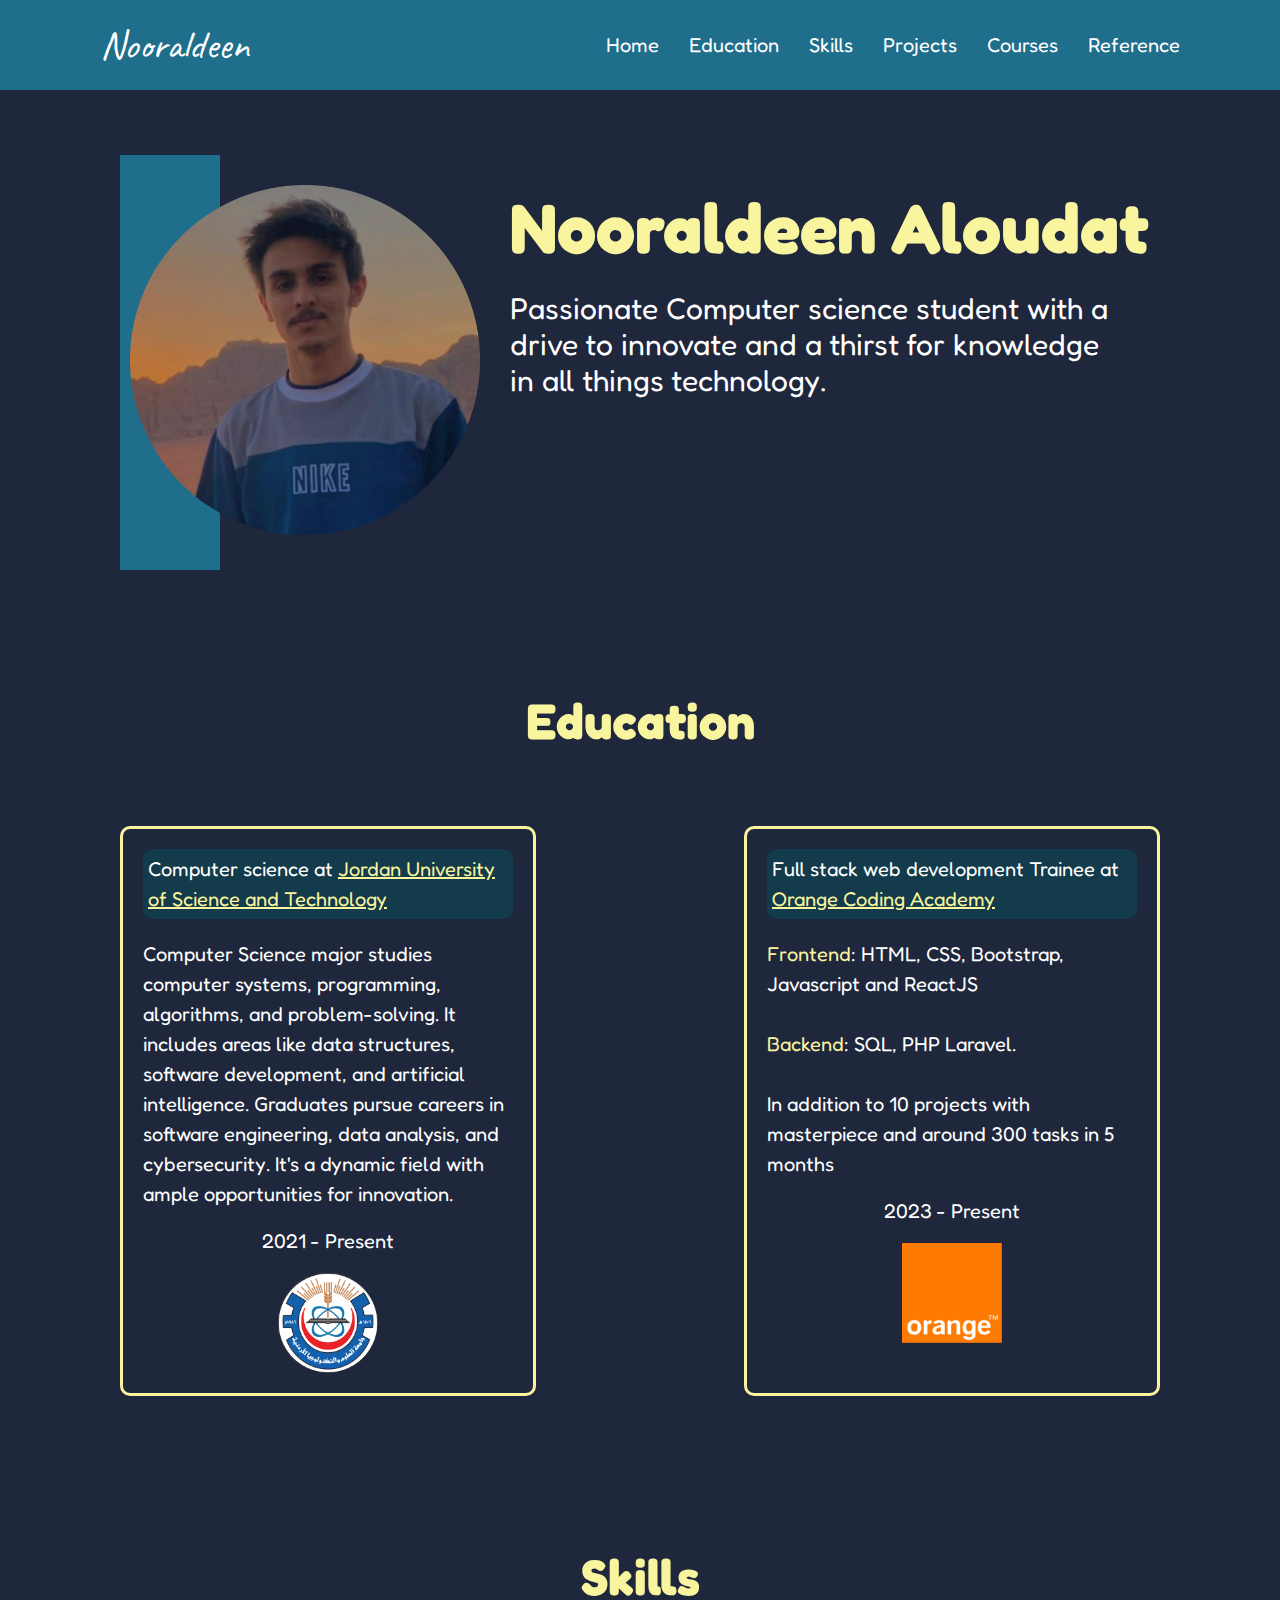
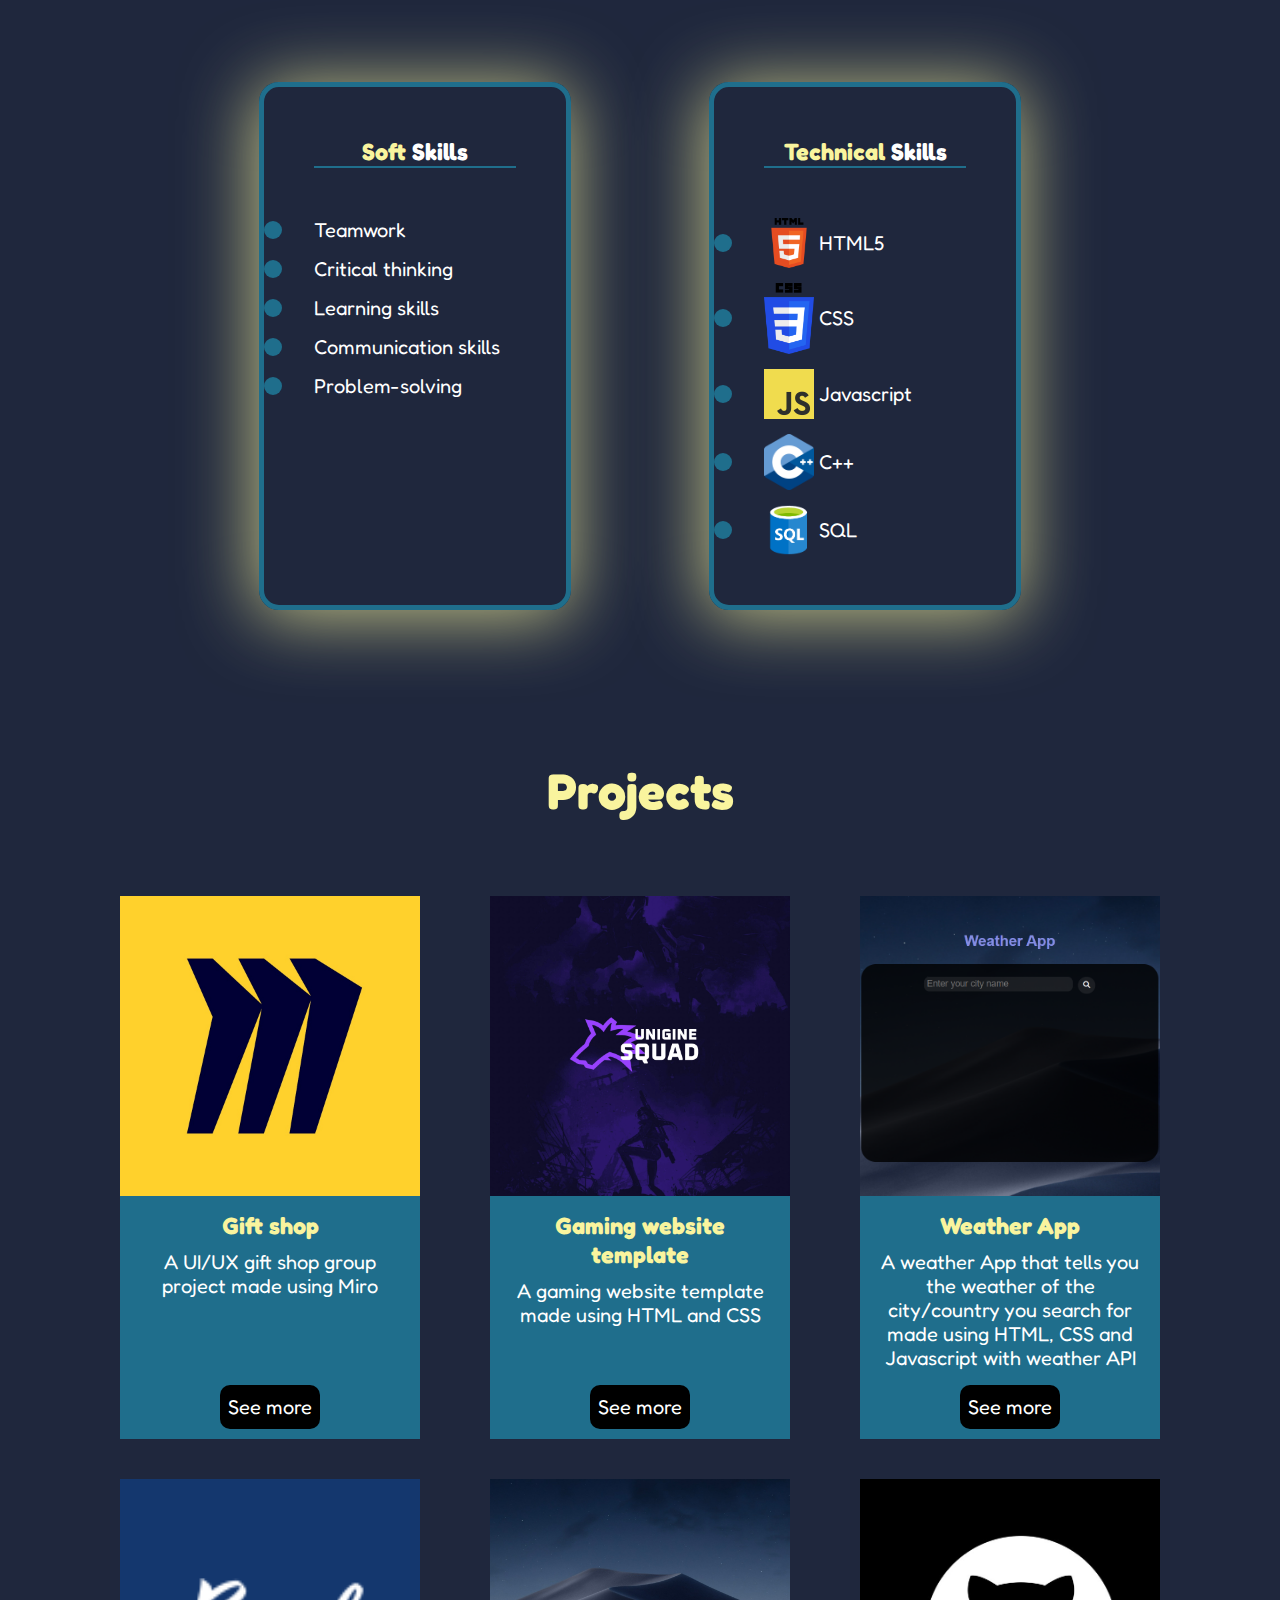
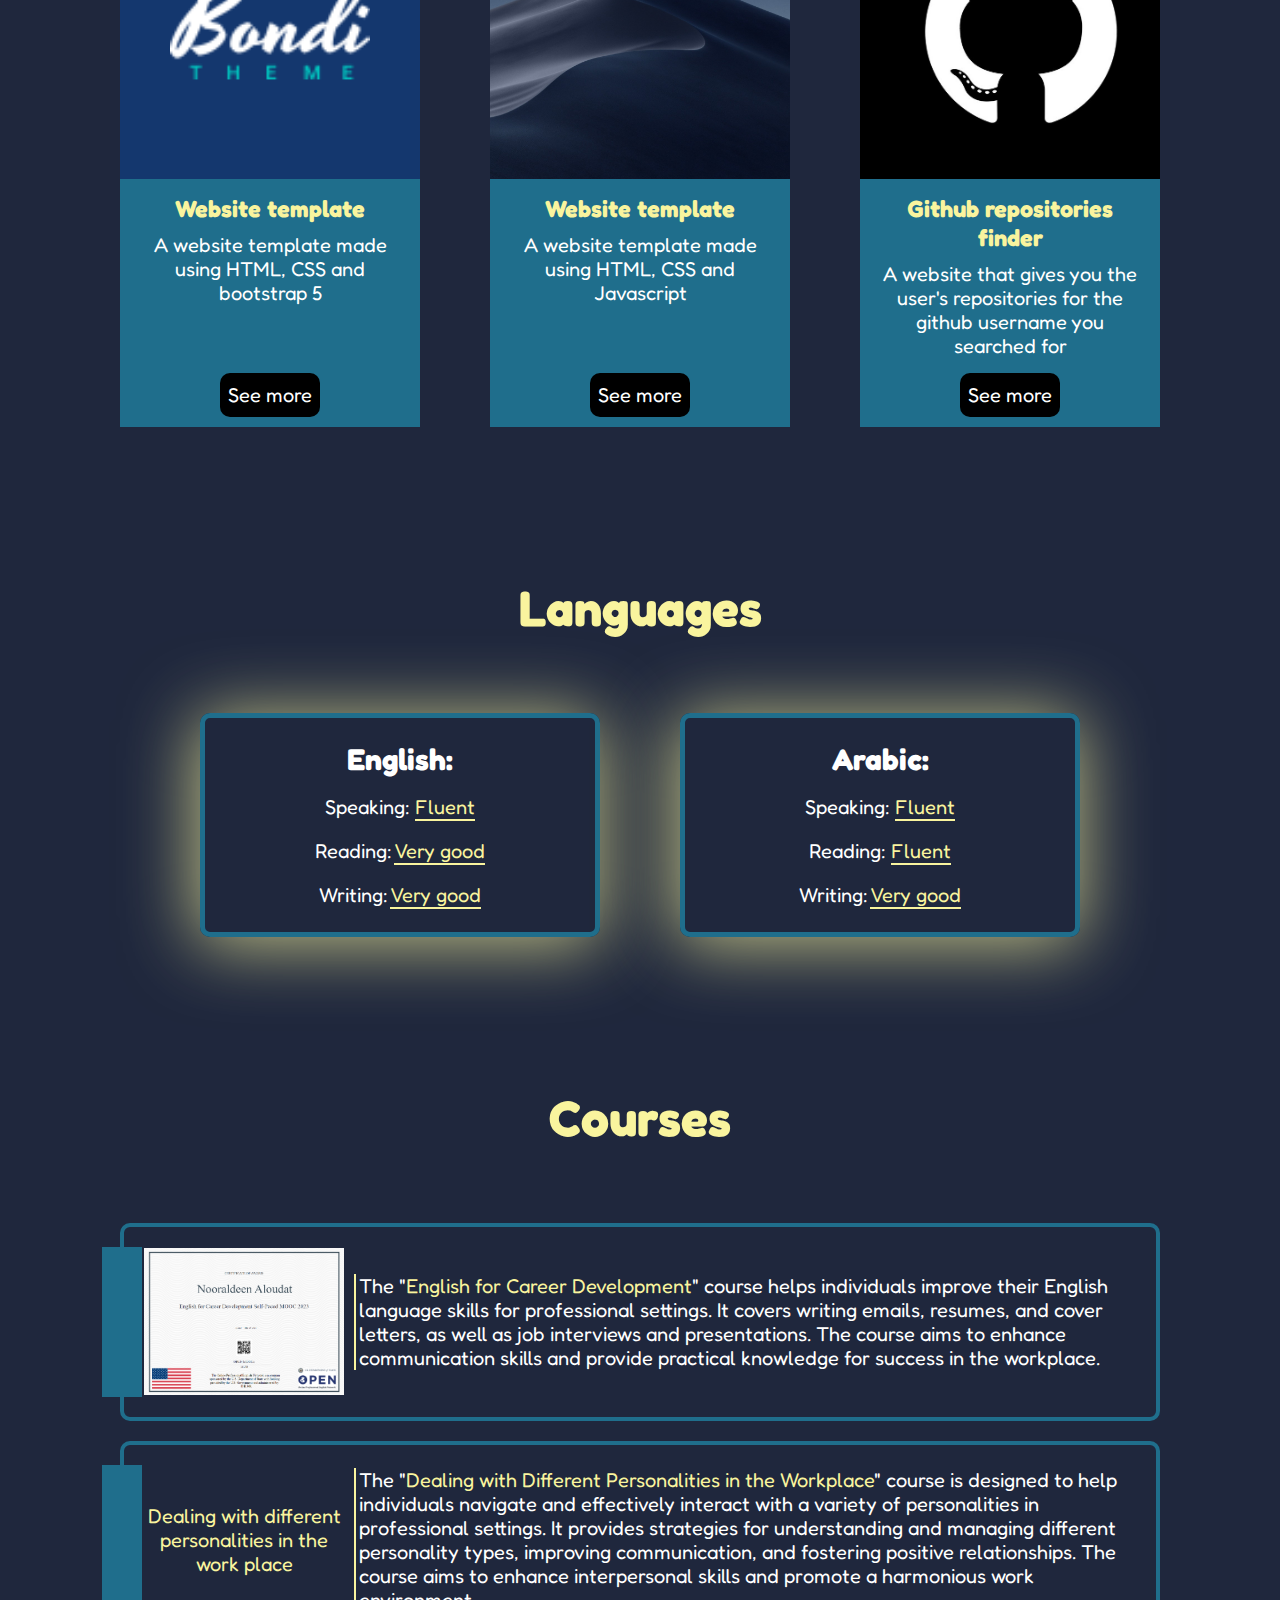
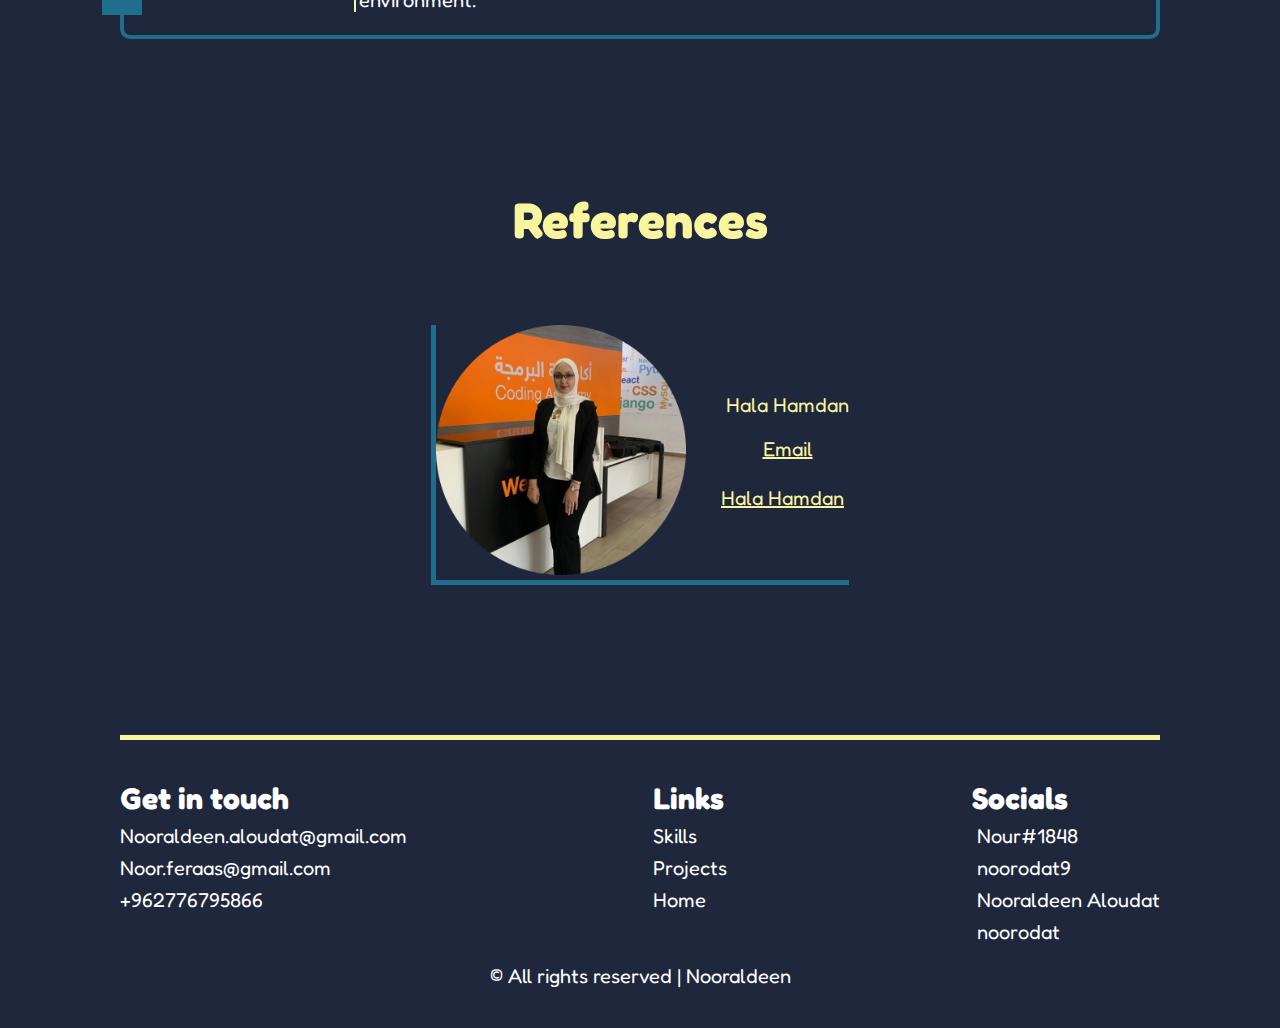
==== commit 01088fa8: "edited" ====
--- a/index.html
+++ b/index.html
@@ -112,72 +112,74 @@
         <div class="projects section" id="projects">
             <h2 class="section-heading">Projects</h2>
             <div class="projects-cards">
-                    <div class="project-card">
-                            <div class="image">
-                                <img src="/images/miro.png" alt="miro logo">
-                            </div>
-                            <div class="project-info">
-                                <h3 class="color-yellow">Gift shop</h3>
-                                <p>A  UI/UX gift shop group project made using Miro</p>
-                                
-                            </div>
-                            <div class="go-link"><a href="https://miro.com/app/board/uXjVM_loXQo=/" target="_blank">See more</a></div>
-                    </div>
+                <div class="project-card">
+                        <div class="image">
+                            <img src="images/miro.png" alt="miro logo">
+                        </div>
+                        <div class="project-info">
+                            <h3 class="color-yellow">Gift shop</h3>
+                            <p>A  UI/UX gift shop group project made using Miro</p>
+                            
+                        </div>
+                        <div class="go-link"><a href="https://miro.com/app/board/uXjVM_loXQo=/" target="_blank">See more</a></div>
+                </div>
+            
+                <div class="project-card">
+                    <div class="image">
+                        <img src="images/gaming background (2).png" alt="gaming website pic">
+                    </div>
+                    <div class="project-info">
+                        <h3 class="color-yellow">Gaming website template</h3>
+                        <p>A gaming website template made using HTML and CSS</p>
+                        
+                    </div>
+                    <div class="go-link"><a href="https://noorodat.github.io/gaming-website/" target="_blank">See more</a></div>
+                </div>
+
+                <div class="project-card">
+                    <div class="image">
+                        <img src="images/weather app.PNG" alt="app pic">
+                    </div>
+                    <div class="project-info">
+                        <h3 class="color-yellow">Weather App</h3>
+                        <p>A weather App that tells you the weather of the city/country you search for made using HTML, CSS and Javascript with weather API</p>
+                    </div>
+                    <div class="go-link"><a href="https://noorodat.github.io/Weather-App/" target="_blank">See more</a></div>
+                </div>
+
+                <div class="project-card">
+                    <div class="image bondi">
+                        <img src="images/Bondi logo.png" alt="bondi logo">
+                    </div>
+                    <div class="project-info">
+                        <h3 class="color-yellow">Website template</h3>
+                        <p>A website template made using HTML, CSS and bootstrap 5</p>
+                        
+                    </div>
+                    <div class="go-link"><a href="https://noorodat.github.io/Bondi-Template/" target="_blank">See more</a></div>
+                </div>
+
+                <div class="project-card">
+                    <div class="image">
+                        <img src="images/mountain.png" alt="mountain">
+                    </div>
+                    <div class="project-info">
+                        <h3 class="color-yellow">Website template</h3>
+                        <p>A website template made using HTML, CSS and Javascript</p>
+                    </div>
+                    <div class="go-link"><a href="https://noorodat.github.io/HTML_CSS_Javascript_Template1/" target="_blank">See more</a></div>
+                </div>
                 
-                    <div class="project-card">
-                        <div class="image">
-                            <img src="/images/gaming background (2).png" alt="gaming website pic">
-                        </div>
-                        <div class="project-info">
-                            <h3 class="color-yellow">Gaming website template</h3>
-                            <p>A gaming website template made using HTML and CSS</p>
-                            
-                        </div>
-                        <div class="go-link"><a href="https://noorodat.github.io/gaming-website/" target="_blank">See more</a></div>
-                    </div>
-
-                    <div class="project-card">
-                        <div class="image">
-                            <img src="/images/weather app.PNG" alt="app pic">
-                        </div>
-                        <div class="project-info">
-                            <h3 class="color-yellow">Weather App</h3>
-                            <p>A weather App that tells you the weather of the city/country you search for made using HTML, CSS and Javascript with weather API</p>
-                        </div>
-                        <div class="go-link"><a href="https://noorodat.github.io/Weather-App/" target="_blank">See more</a></div>
-                    </div>
-
-                    <div class="project-card">
-                        <div class="image bondi">
-                            <img src="/images/Bondi logo.png" alt="bondi logo">
-                        </div>
-                        <div class="project-info">
-                            <h3 class="color-yellow">Website template</h3>
-                            <p>A website template made using HTML, CSS and bootstrap 5</p>
-                            
-                        </div>
-                        <div class="go-link"><a href="https://noorodat.github.io/Bondi-Template/" target="_blank">See more</a></div>
-                    </div>
-                    <div class="project-card">
-                        <div class="image">
-                            <img src="/images/mountain.png" alt="mountain">
-                        </div>
-                        <div class="project-info">
-                            <h3 class="color-yellow">Website template</h3>
-                            <p>A website template made using HTML, CSS and Javascript</p>
-                        </div>
-                        <div class="go-link"><a href="https://noorodat.github.io/HTML_CSS_Javascript_Template1/" target="_blank">See more</a></div>
-                    </div>
-                    <div class="project-card">
-                        <div class="image">
-                            <img src="/images/github-repo.png" alt="github pic">
-                        </div>
-                        <div class="project-info">
-                            <h3 class="color-yellow">Github repositories finder</h3>
-                            <p>A website that gives you the user's repositories for the github username you searched for </p>
-                        </div>
-                        <div class="go-link"><a href="https://noorodat.github.io/Github-repos/" target="_blank">See more</a></div>
-                    </div>
+                <div class="project-card">
+                    <div class="image">
+                        <img src="images/github-repo.png" alt="github pic">
+                    </div>
+                    <div class="project-info">
+                        <h3 class="color-yellow">Github repositories finder</h3>
+                        <p>A website that gives you the user's repositories for the github username you searched for </p>
+                    </div>
+                    <div class="go-link"><a href="https://noorodat.github.io/Github-repos/" target="_blank">See more</a></div>
+                </div>
             </div>
         </div>
 
@@ -241,7 +243,7 @@
                             <i class="fa-brands fa-linkedin"></i>
                             <span><a href="https://www.linkedin.com/in/hala-hamdan-927941163/" target="_blank">Hala Hamdan</a></span>
                         </div>
-                    </div>
+                    </div>               
                 </div>
             </div>
             
@@ -264,6 +266,14 @@
 
                     </div>
                 </div>
+
+                <div class="links">
+                    <h2>Links</h2>
+                    <a href="#Skills">Skills</a>
+                    <a href="#projects">Projects</a>
+                    <a href="#home">Home</a>
+                </div>
+
                 <div class="socials">
                     <h2>Socials</h2>
                     <div class="discord"><i class="fa-brands fa-discord"></i><span>Nour#1848</span></div>
--- a/portfolio.css
+++ b/portfolio.css
@@ -50,6 +50,7 @@
     text-align: center;
     font-size: 50px;
     color: var(--sec-text-color);
+    margin-top: var(--content-margin-top);
 }
 
 .section-info {
@@ -569,14 +570,17 @@
 }
 
 .references .references-content .image {
-    text-align: center;
-    position: relative;
+
 }
 
 .references .references-content img {
     width: 250px;
     position: relative;
     z-index: 1;
+}
+
+.references .references-content .hala-image {
+    position: relative;
 }
 
 .references .references-content .hala-image::before {
@@ -586,8 +590,8 @@
     font-weight: bold;
     text-align: center;
     line-height: 250px;
-    width: 250px;
-    height: 250px;
+    width: 100%;
+    height: 100%;
     border-radius: 50%;
     background-color: var(--sec-text-color);
     transition: var(--transition-duration);
@@ -600,12 +604,19 @@
     opacity: 1;
 }
 
+.references .reference {
+    display: flex;
+    align-items: center;
+    gap: 30px;
+    border-bottom: 5px solid var(--sec-color);
+    border-left: 5px solid var(--sec-color);
+}
+
 .references .reference-info {
     display: flex;
     flex-direction: column;
     align-items: center;
     gap: 20px;
-    margin-top: 30px;
 }
 
 .references .reference-info .info {
@@ -643,6 +654,12 @@
     margin-top: 40px;
     display: flex;
     justify-content: space-between;
+}
+
+.portfolio-content footer .links {
+    display: flex;
+    flex-direction: column;
+    gap: 8px;
 }
 
 .portfolio-content footer .contact {
@@ -787,6 +804,7 @@
     }
 
     /* End projects */
+
 }
 
 
@@ -1064,6 +1082,30 @@
 
     /* End courses */
 
+    /* Start references */
+
+    .references .references-content {
+        flex-direction: column;
+    }
+
+    .references .reference {
+        border: none;
+        flex-direction: column;
+        gap: 10px;
+        border-bottom: 2px solid var(--sec-color);
+    }
+
+    .references .reference img {
+        width: 200px;
+    }
+
+    .references .references-content .hala-image::before {
+        line-height: 210px;
+        font-size: 16px;
+    }
+
+    /* End references */
+
     /* Start footer */
 
     .portfolio-content footer .info {
@@ -1075,10 +1117,3 @@
 }
 
 /* End Phone */
-
-
-/* Start Table media quieres */
-
-@media (min-width: 481px) and (max-width: 768px) {
-
-}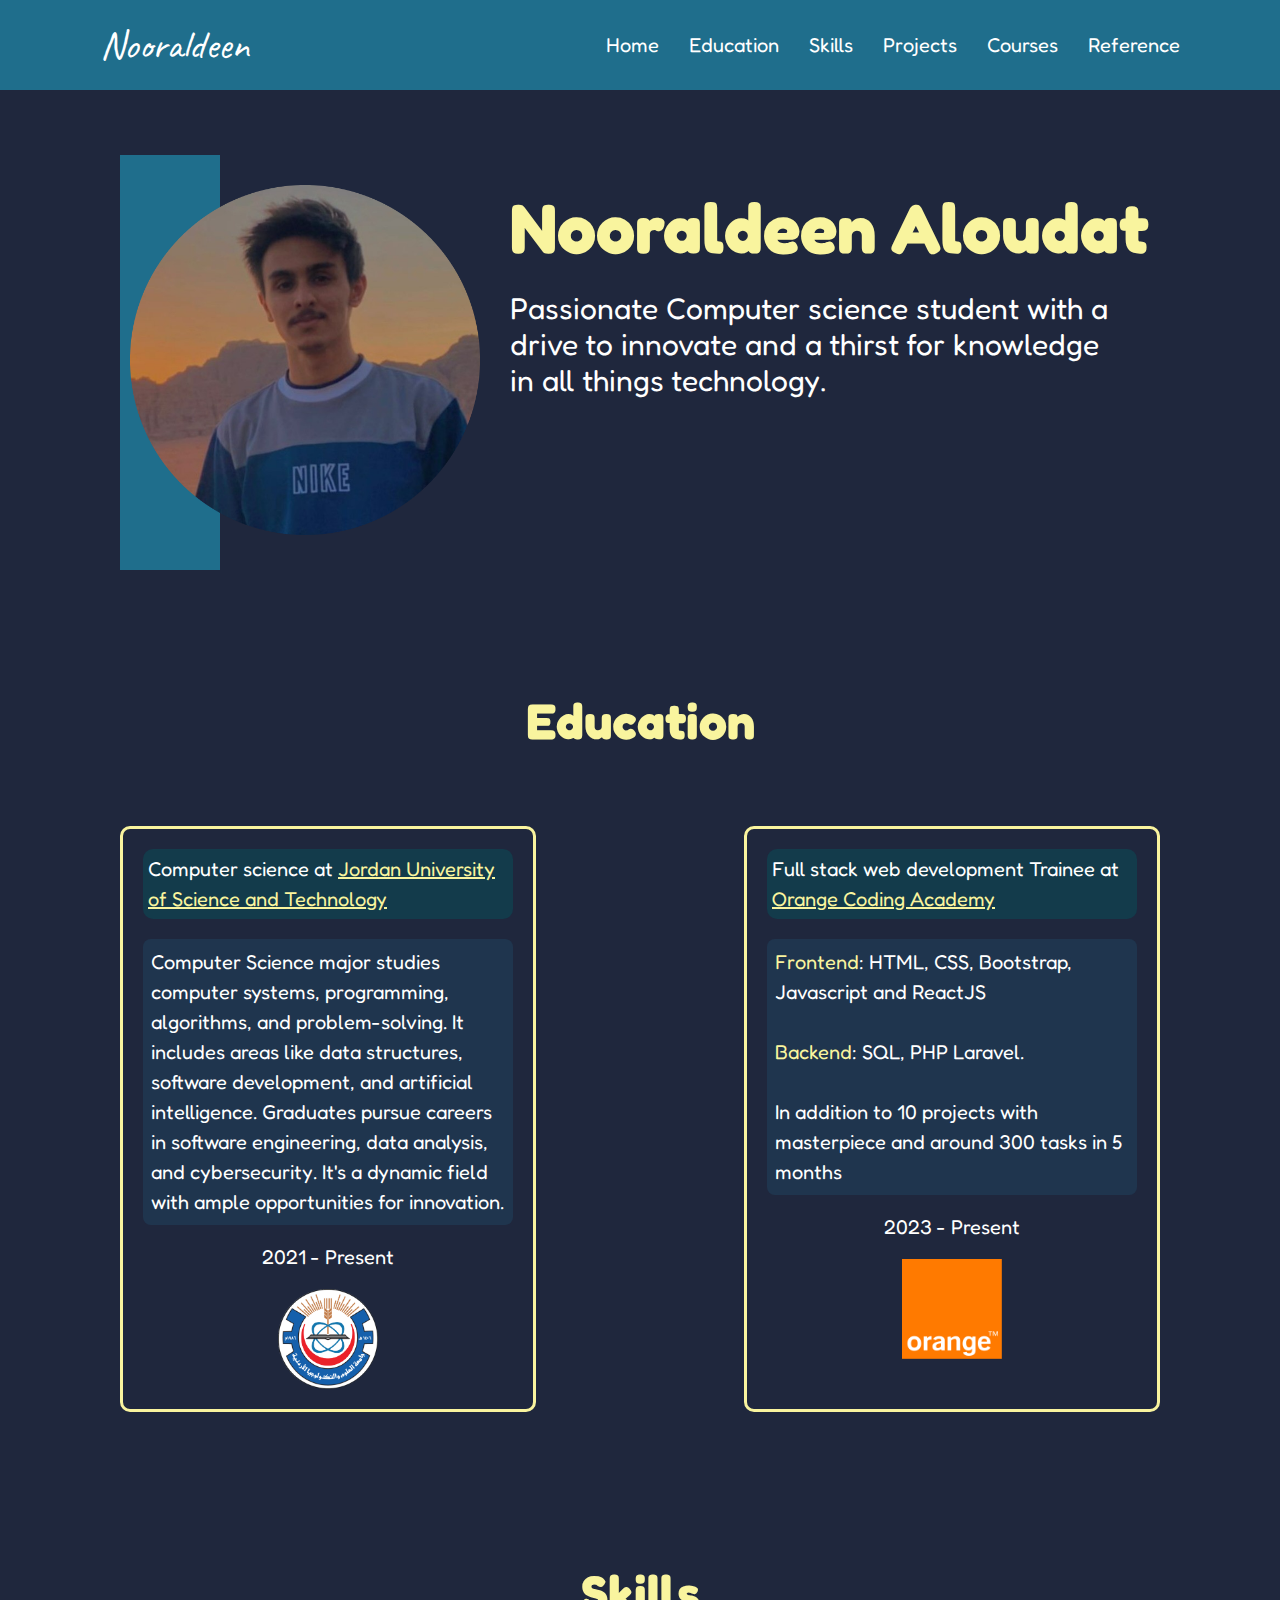
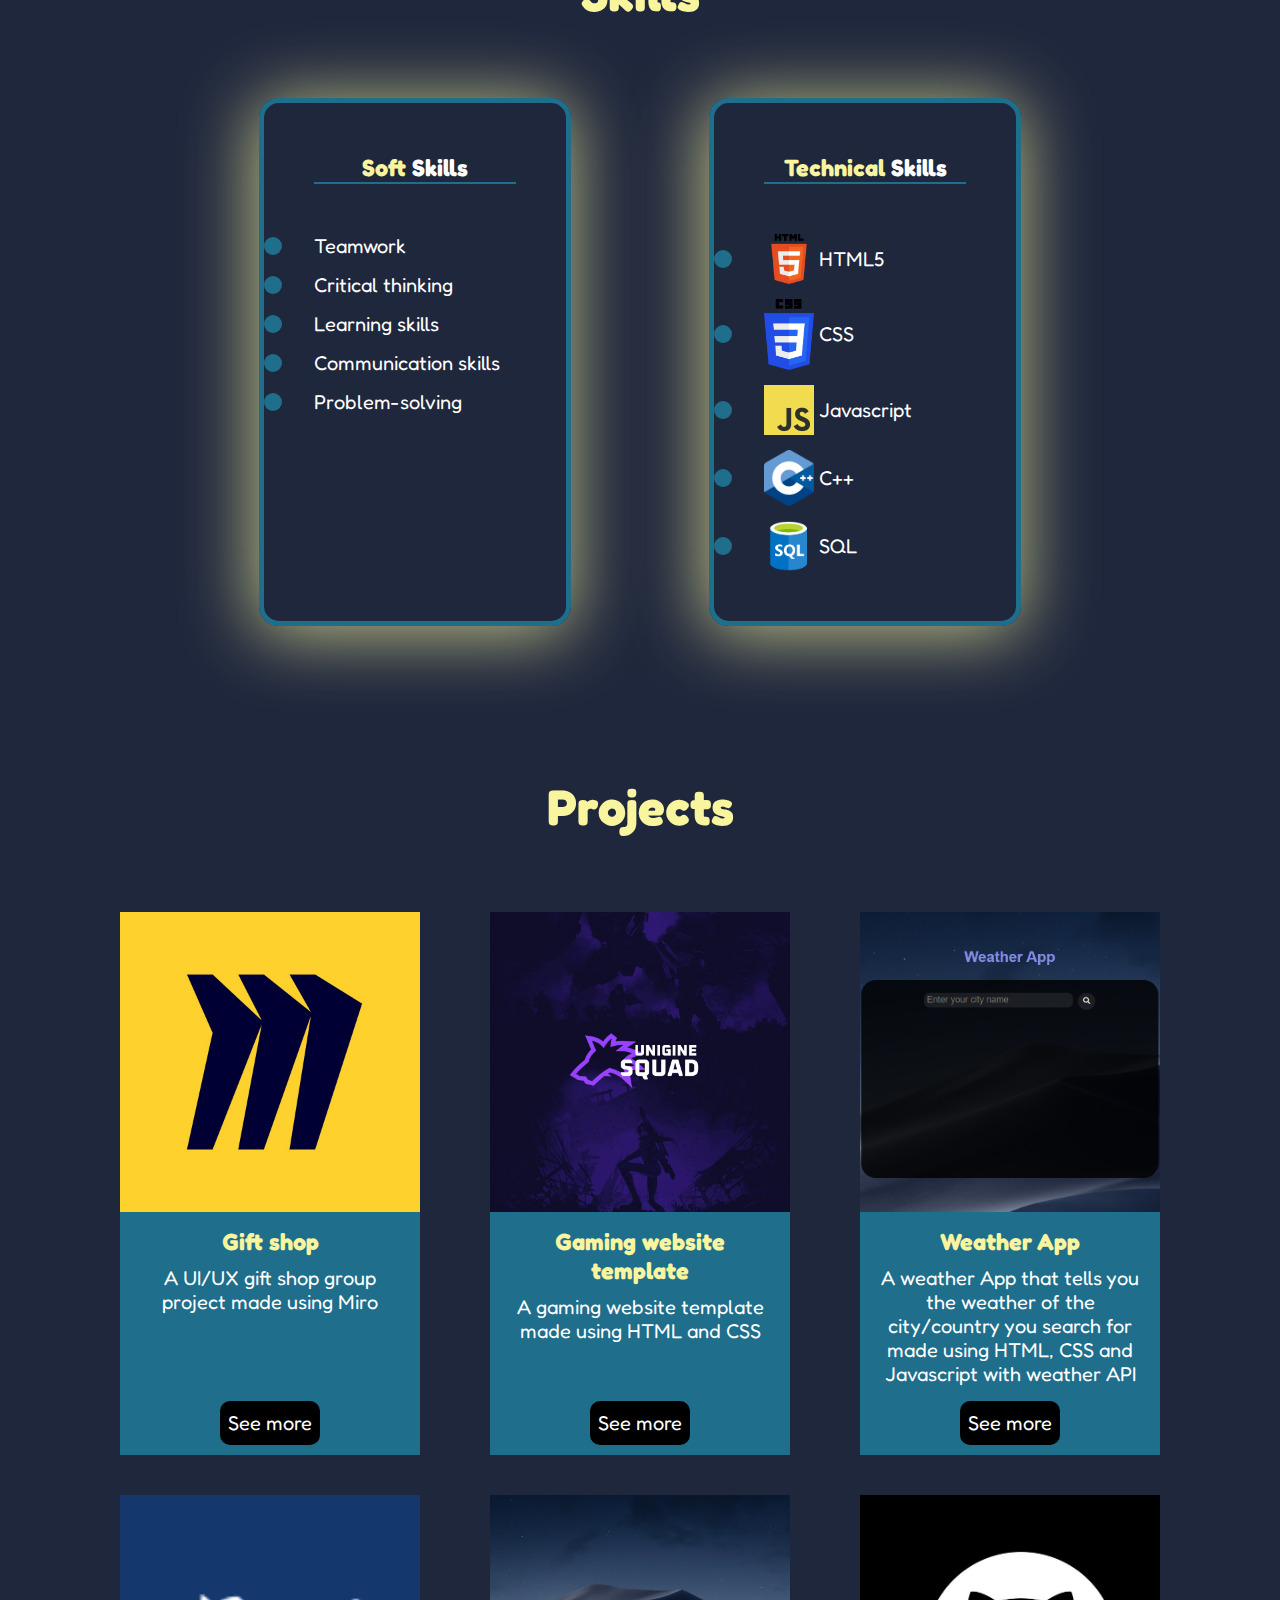
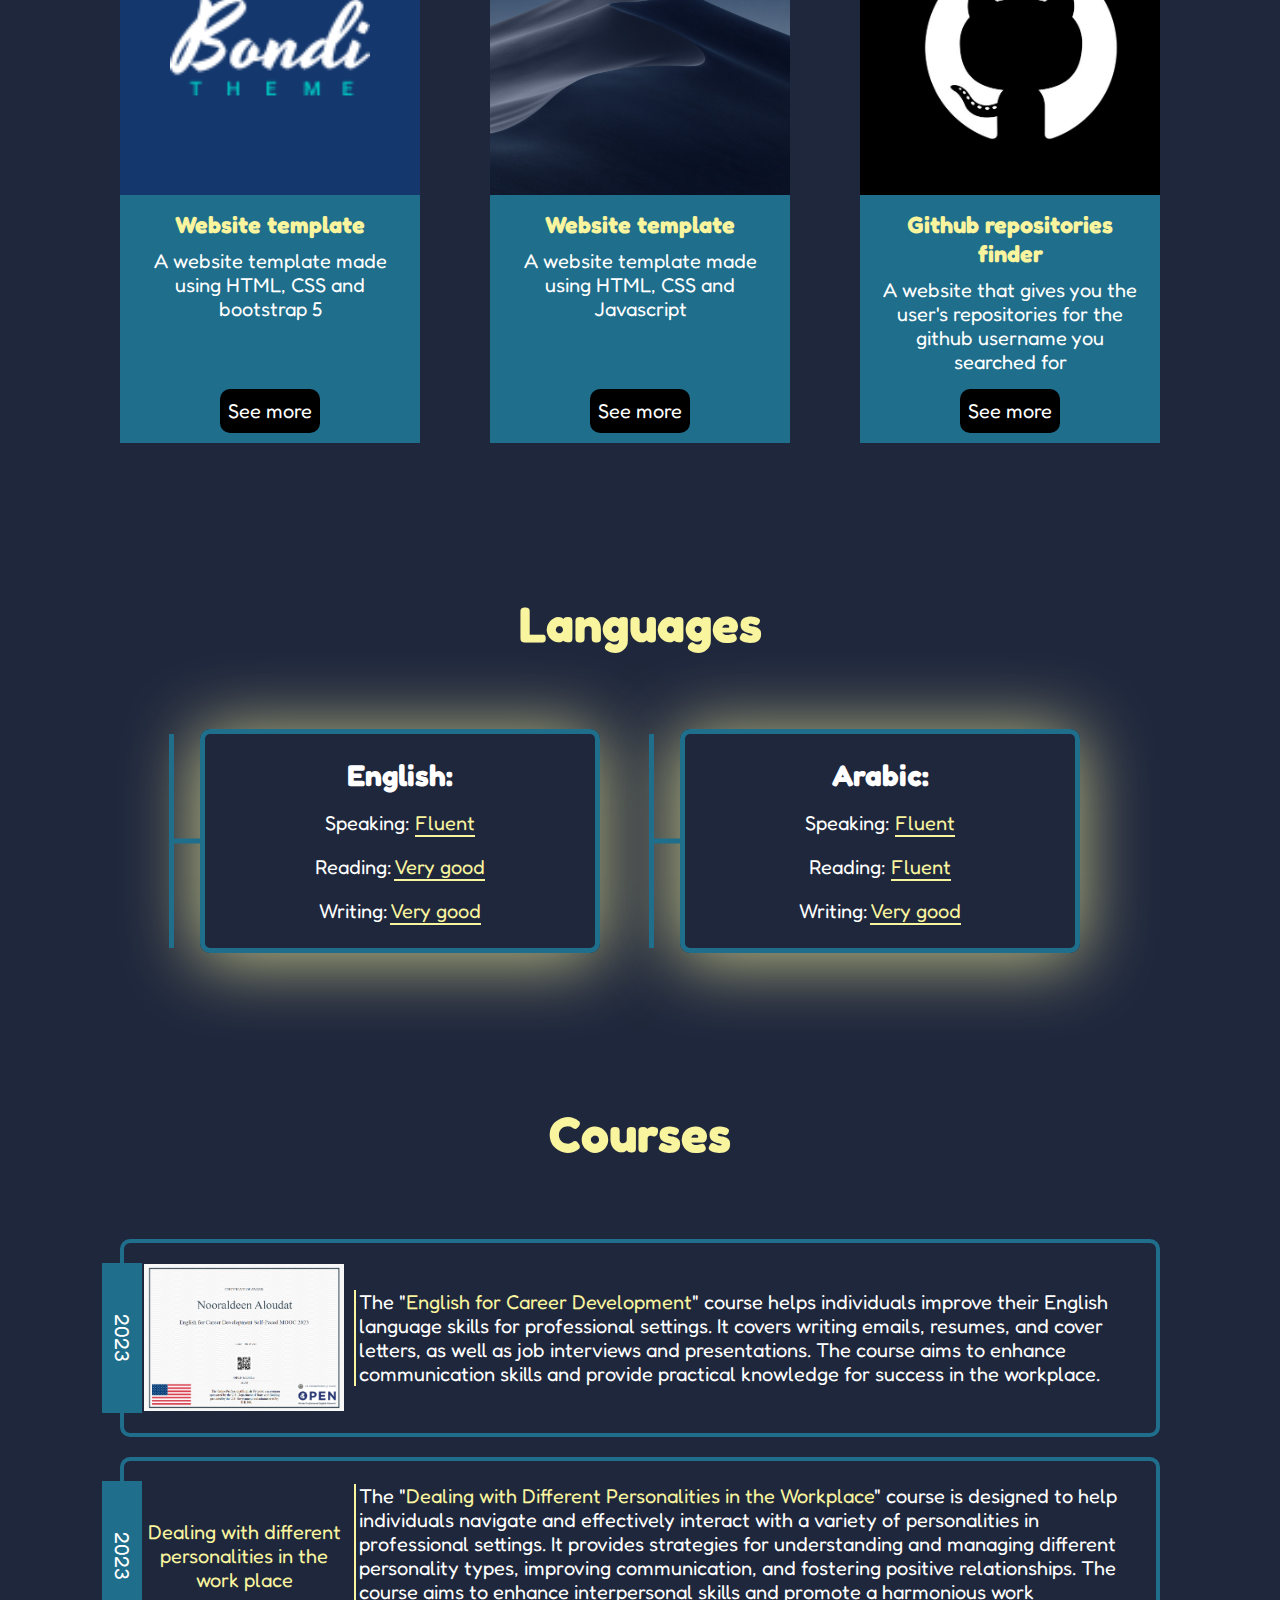
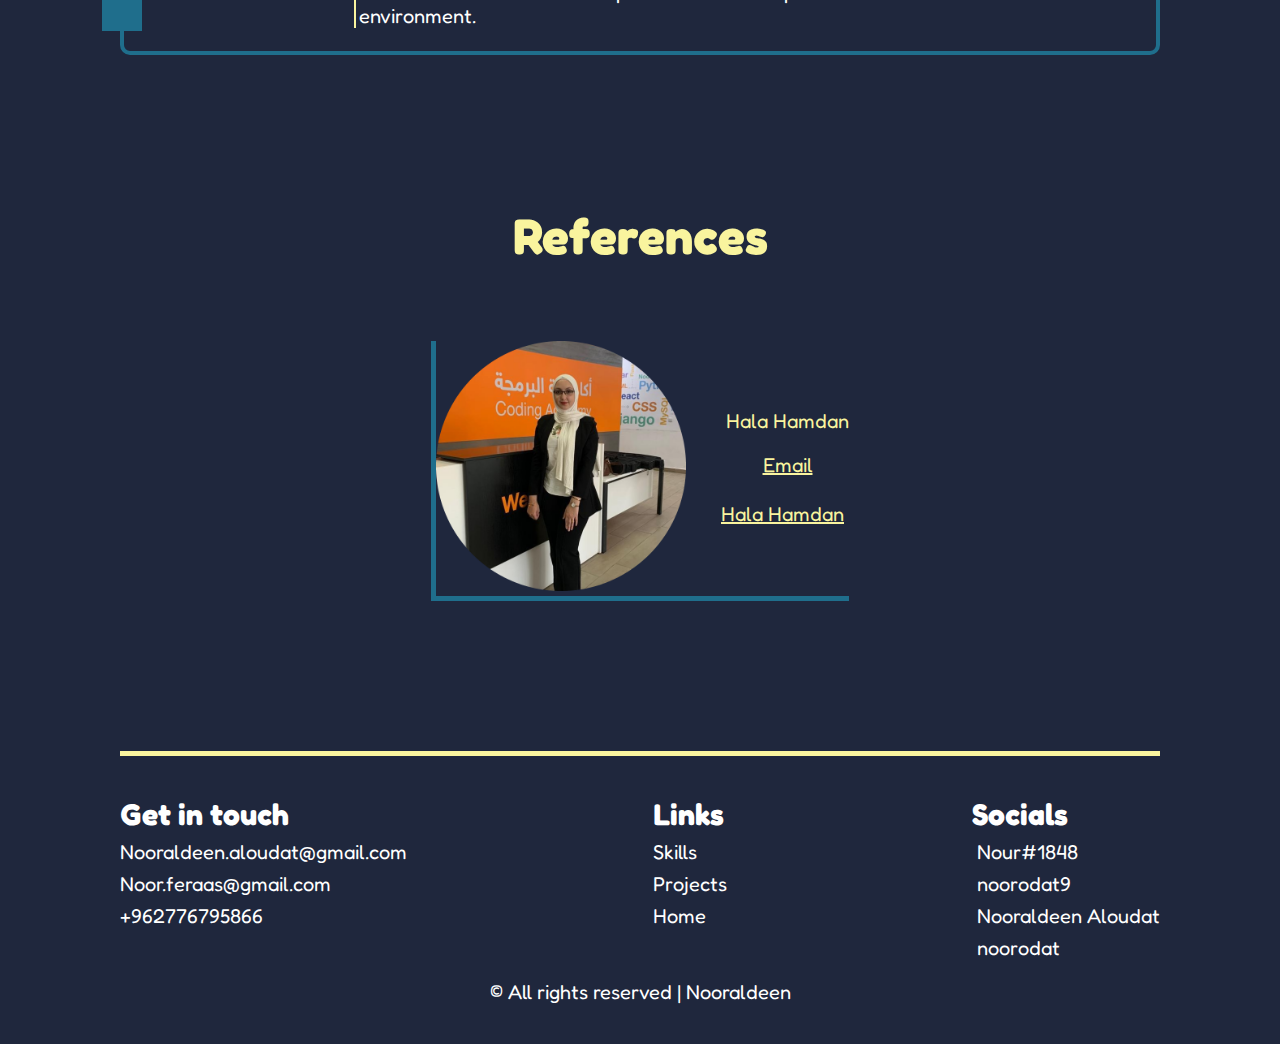
==== commit 69afc24c: "edited" ====
--- a/index.html
+++ b/index.html
@@ -269,7 +269,7 @@
 
                 <div class="links">
                     <h2>Links</h2>
-                    <a href="#Skills">Skills</a>
+                    <a href="#skills">Skills</a>
                     <a href="#projects">Projects</a>
                     <a href="#home">Home</a>
                 </div>
--- a/portfolio.css
+++ b/portfolio.css
@@ -97,6 +97,11 @@
 
 nav .mobile-button {
     display: none;
+    padding-right: 5px;
+}
+
+nav .mobile-button i {
+    font-size: 25px;
 }
 
 
@@ -239,6 +244,9 @@
 
 .portfolio-content .education .edu-text p {
     line-height: 1.5;
+    background-color: #1f6d8c36;
+    padding: 8px;
+    border-radius: 8px;
 }
 
 .portfolio-content .education .edu-text p span {
@@ -467,6 +475,28 @@
     box-shadow: -2px 5px 72px 2px rgba(249,244,158,0.76);
     width: 400px;
     text-align: center;
+    position: relative;
+}
+
+.languages .languages-container .language::before {
+    content: "";
+    position: absolute;
+    background-color: var(--sec-color);
+    width: 5px;
+    height: 100%;
+    top: 0;
+    left: -36px;
+}
+
+.languages .languages-container .language::after {
+    content: "";
+    position: absolute;
+    background-color: var(--sec-color);
+    width: 32px;
+    height: 5px;
+    top: 50%;
+    transform: translateY(-50%);
+    left: -36px;
 }
 
 .languages .languages-container .language span {
@@ -542,13 +572,17 @@
 }
 
 .courses .courses-boxes .course-box .image::before {
-    content: "";
+    content: "2023";
     position: absolute;
     width: 40px;
     height: 100%;
     background-color: var(--sec-color);
     left: -42px;
     z-index: -1;
+    display: flex;
+    justify-content: center;
+    align-items: center;
+    writing-mode: vertical-lr;
 }
 
 .courses .courses-boxes .course-box span {
@@ -589,13 +623,15 @@
     color: var(--main-color);
     font-weight: bold;
     text-align: center;
-    line-height: 250px;
     width: 100%;
     height: 100%;
     border-radius: 50%;
     background-color: var(--sec-text-color);
     transition: var(--transition-duration);
     opacity: 0;
+    display: flex;
+    justify-content: center;
+    align-items: center;
 }
 
 .references .references-content .hala-image:hover::before {
@@ -805,7 +841,17 @@
 
     /* End projects */
 
-}
+    /* Start languages */
+
+    .languages .languages-container .language {
+        width: 35%;
+    }
+
+    /* End languages */
+
+}
+
+/* End laptop */
 
 
 
@@ -888,7 +934,8 @@
 
     .skills .skills-types .skill {     
         box-shadow: -2px 5px 10px 2px rgba(249,244,158,0.76);
-        width: 100%;
+        width: 70%;
+        margin: auto;
     }
 
     /* End skills */
@@ -928,10 +975,6 @@
     .courses .courses-boxes .course-box .description {
         position: relative;
         line-height: 1.4;
-    }
-
-    .courses .courses-boxes .course-box .image::before {
-        display: none;
     }
 
     /* End courses */
@@ -1076,10 +1119,6 @@
         line-height: 1.4;
     }
 
-    .courses .courses-boxes .course-box .image::before {
-        display: none;
-    }
-
     /* End courses */
 
     /* Start references */
@@ -1100,7 +1139,6 @@
     }
 
     .references .references-content .hala-image::before {
-        line-height: 210px;
         font-size: 16px;
     }
 
@@ -1117,3 +1155,16 @@
 }
 
 /* End Phone */
+
+
+
+/* Phone to laptop */
+@media (max-width: 1279px) {
+    .languages .languages-container .language::before {
+        display: none;
+    }
+    
+    .languages .languages-container .language::after {
+        display: none;
+    }
+}
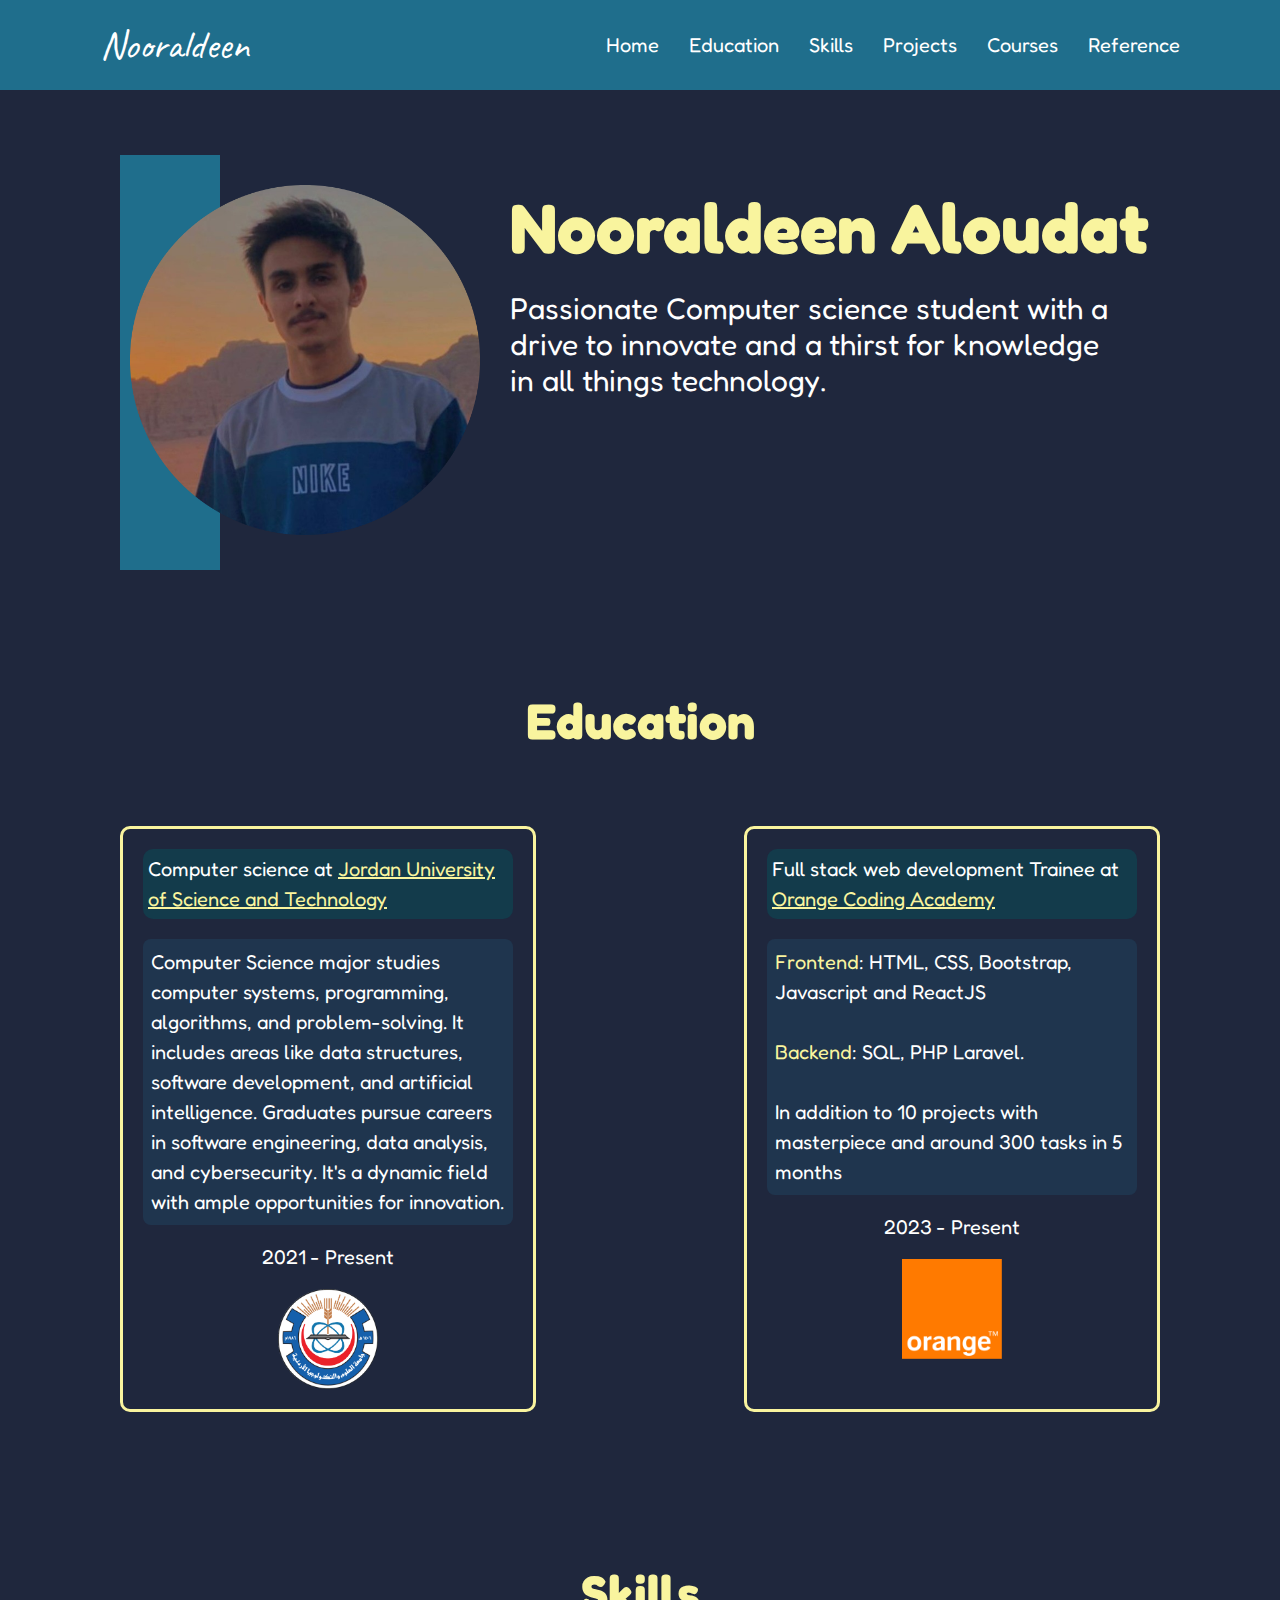
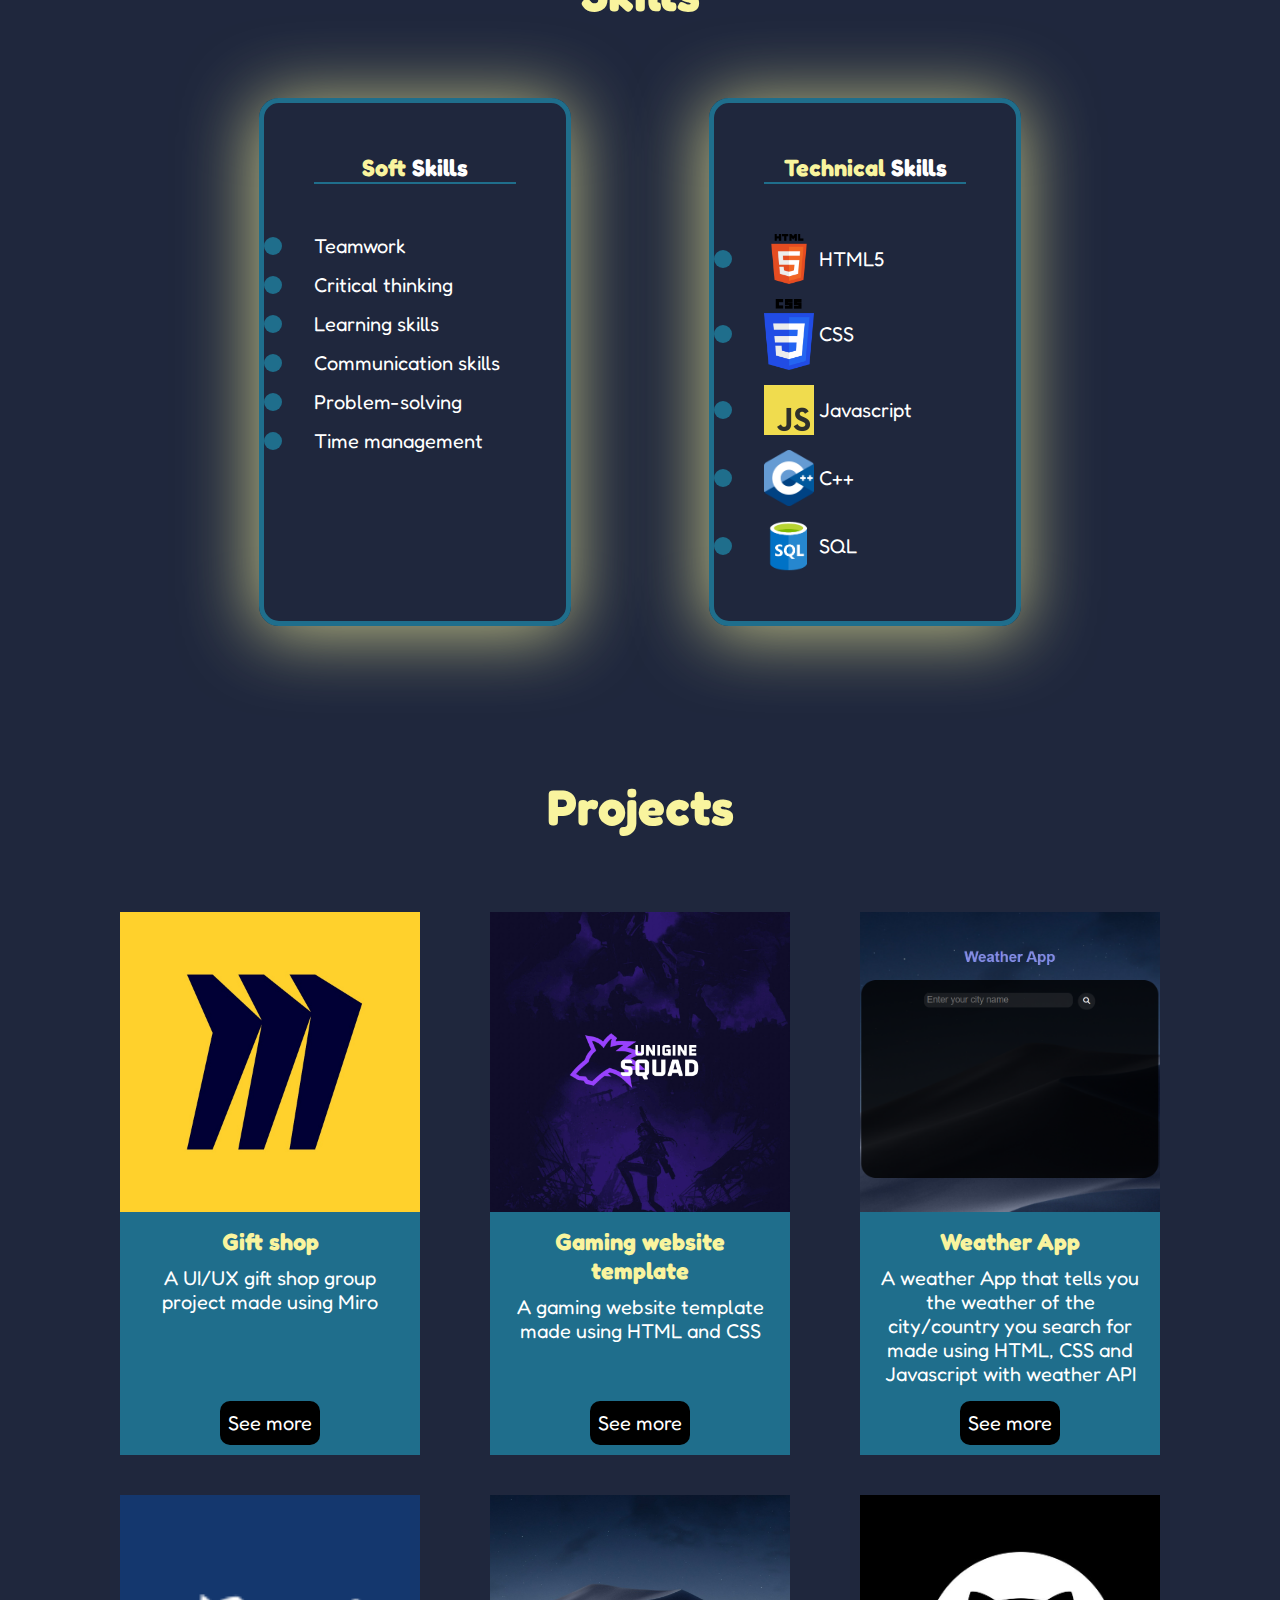
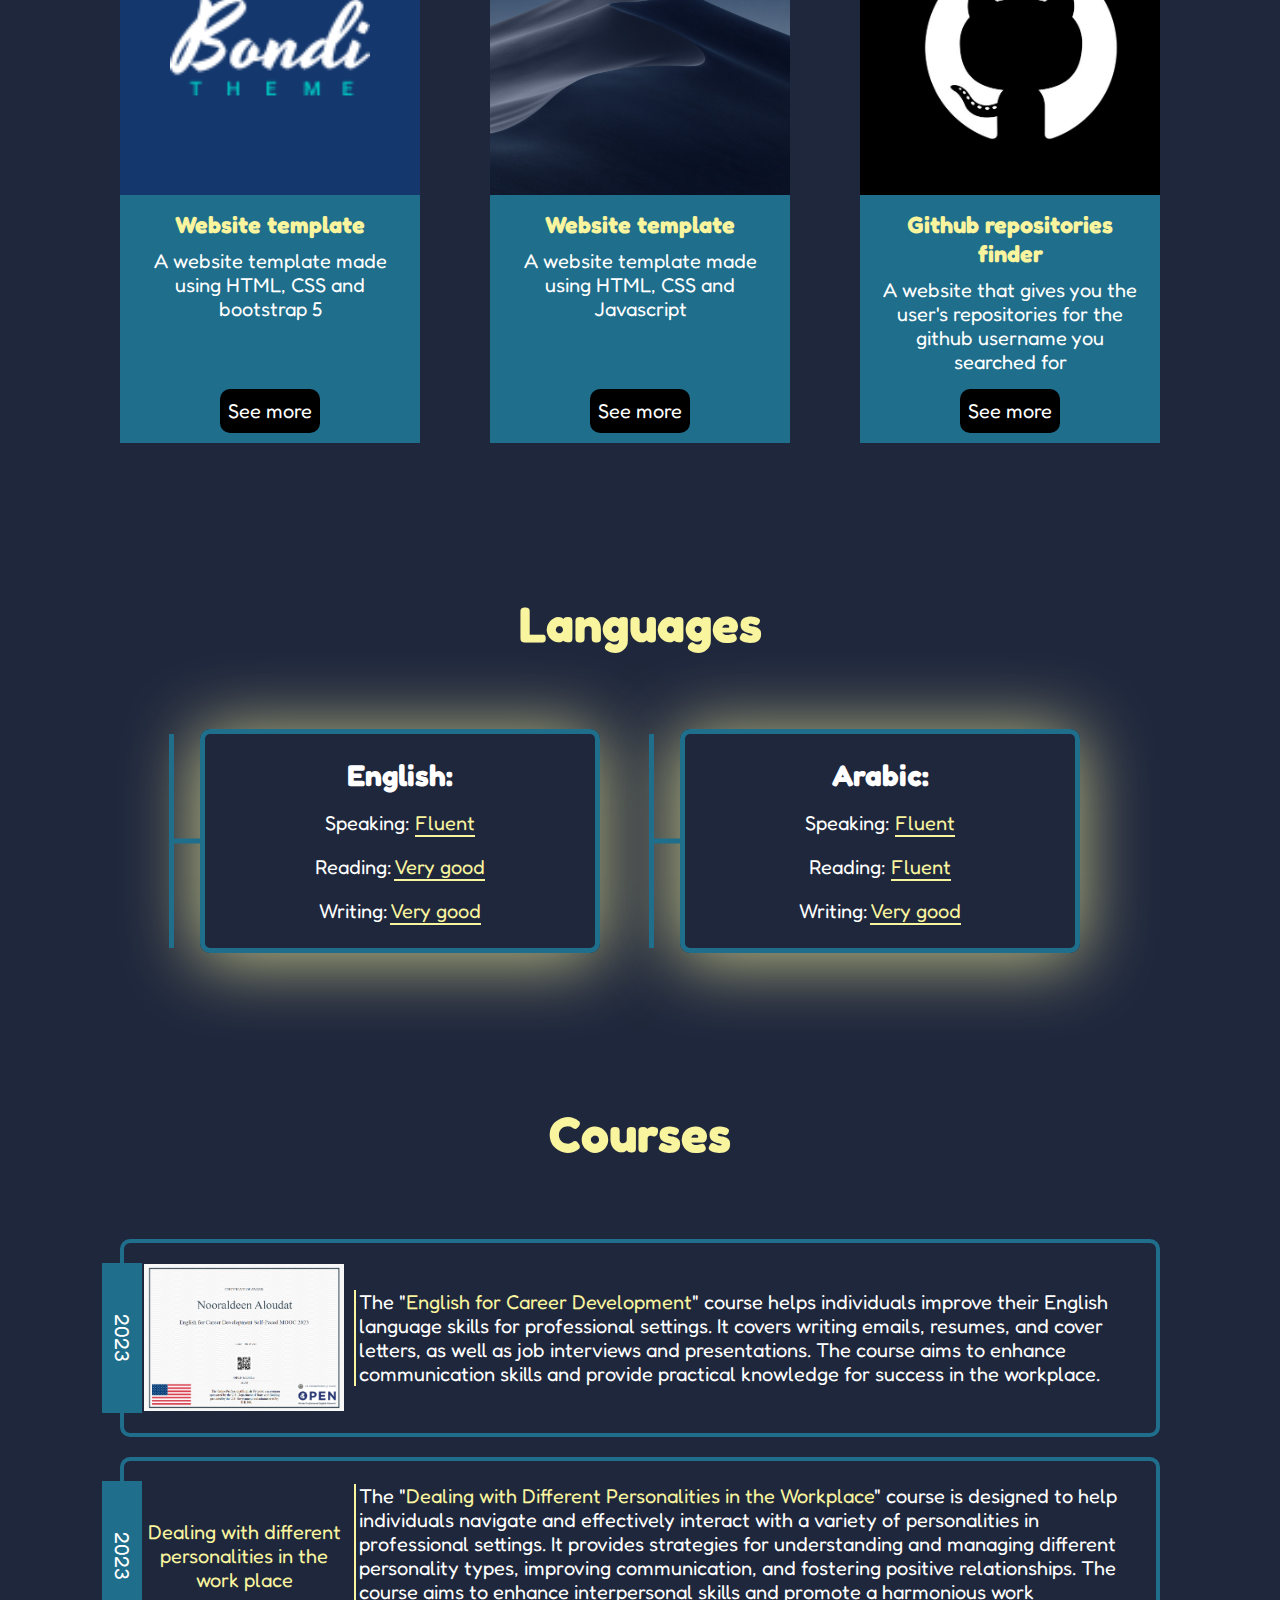
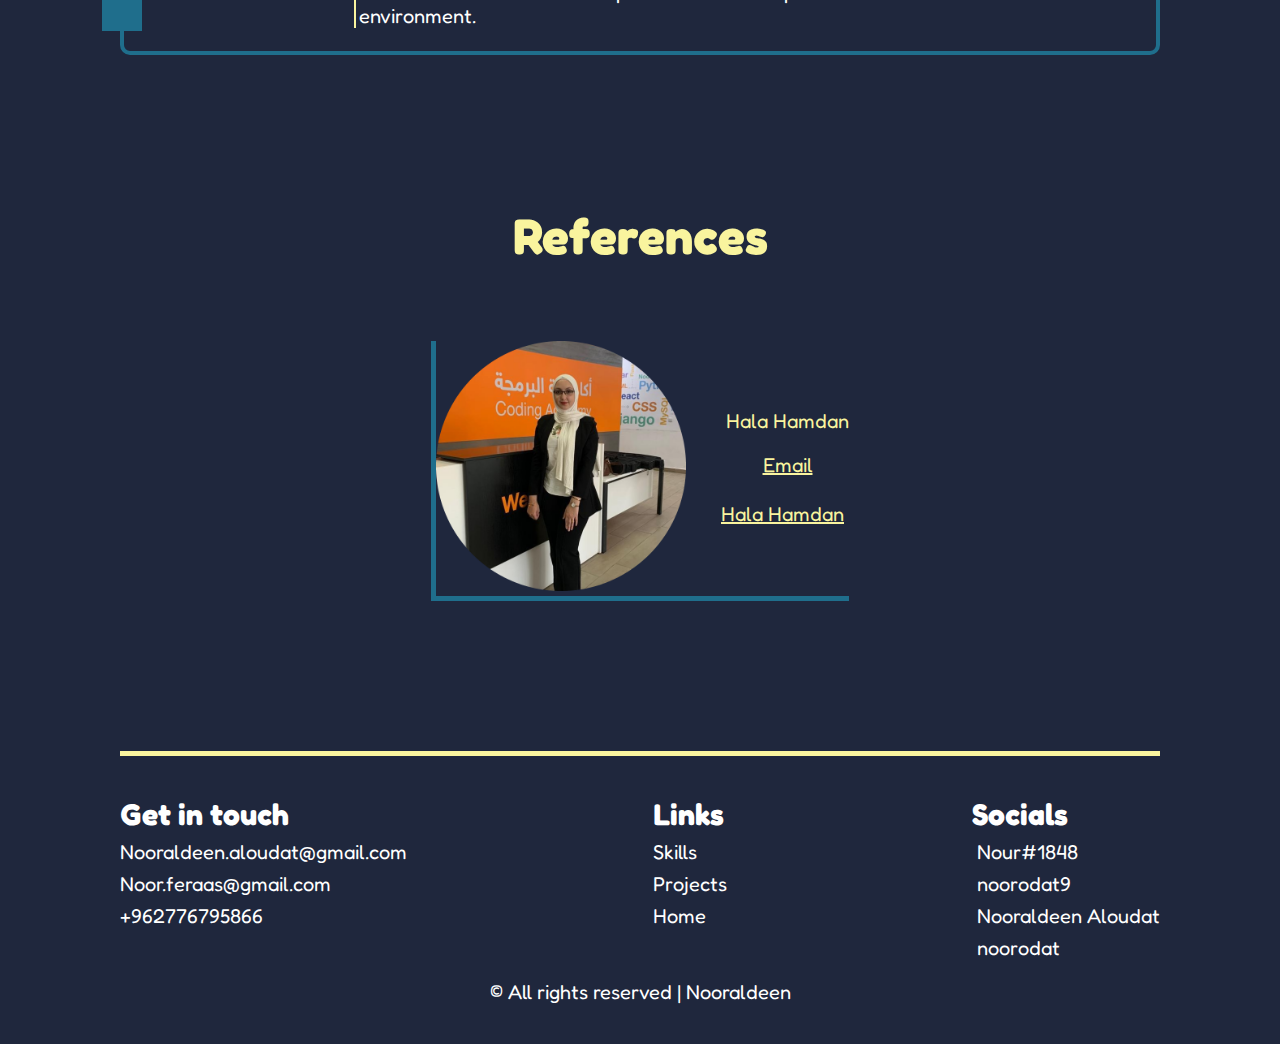
==== commit 5dd050c9: "edited" ====
--- a/index.html
+++ b/index.html
@@ -94,6 +94,7 @@
                         <li>Learning skills</li>
                         <li>Communication skills</li>
                         <li>Problem-solving</li>
+                        <li>Time management</li>
                     </ul>
                 </div>
                 <div id="tech-skills" class="skill">
--- a/portfolio.css
+++ b/portfolio.css
@@ -601,10 +601,6 @@
     justify-content: center;
     align-items: center;
     gap: 40px;
-}
-
-.references .references-content .image {
-
 }
 
 .references .references-content img {
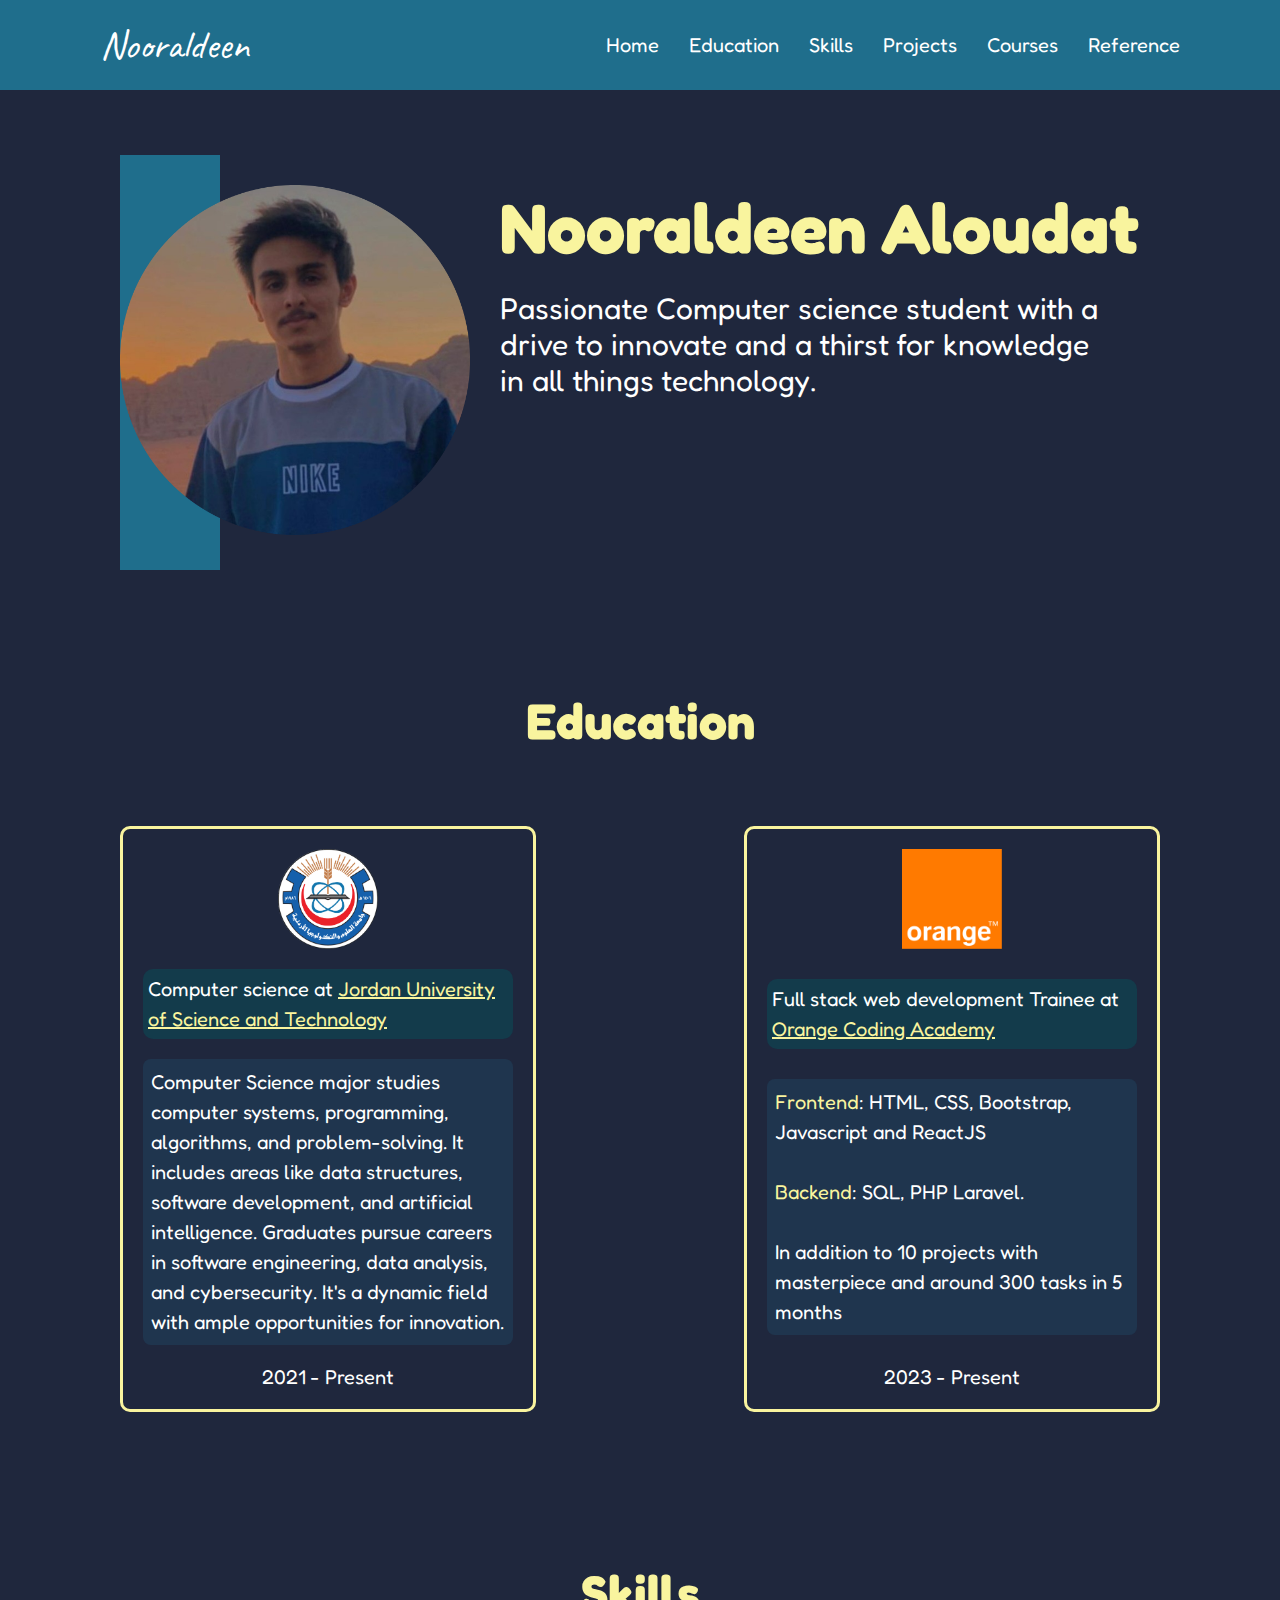
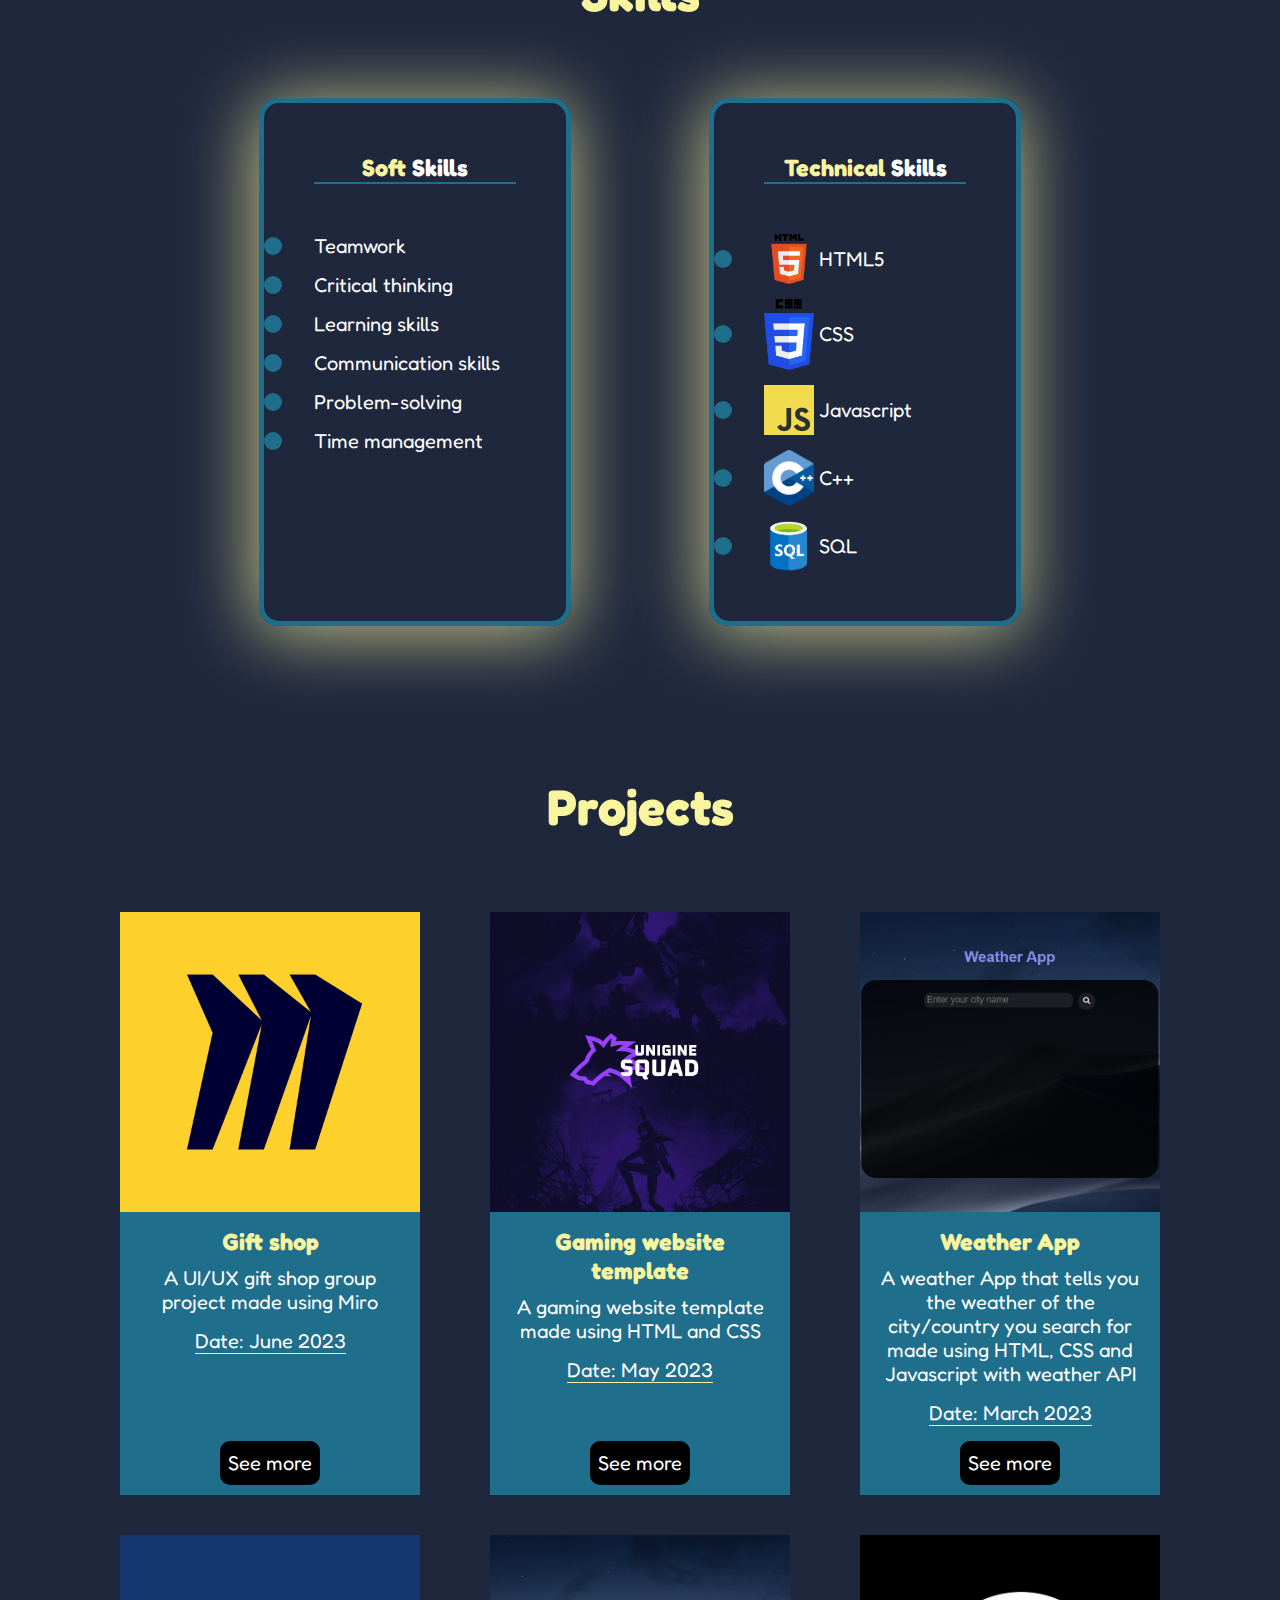
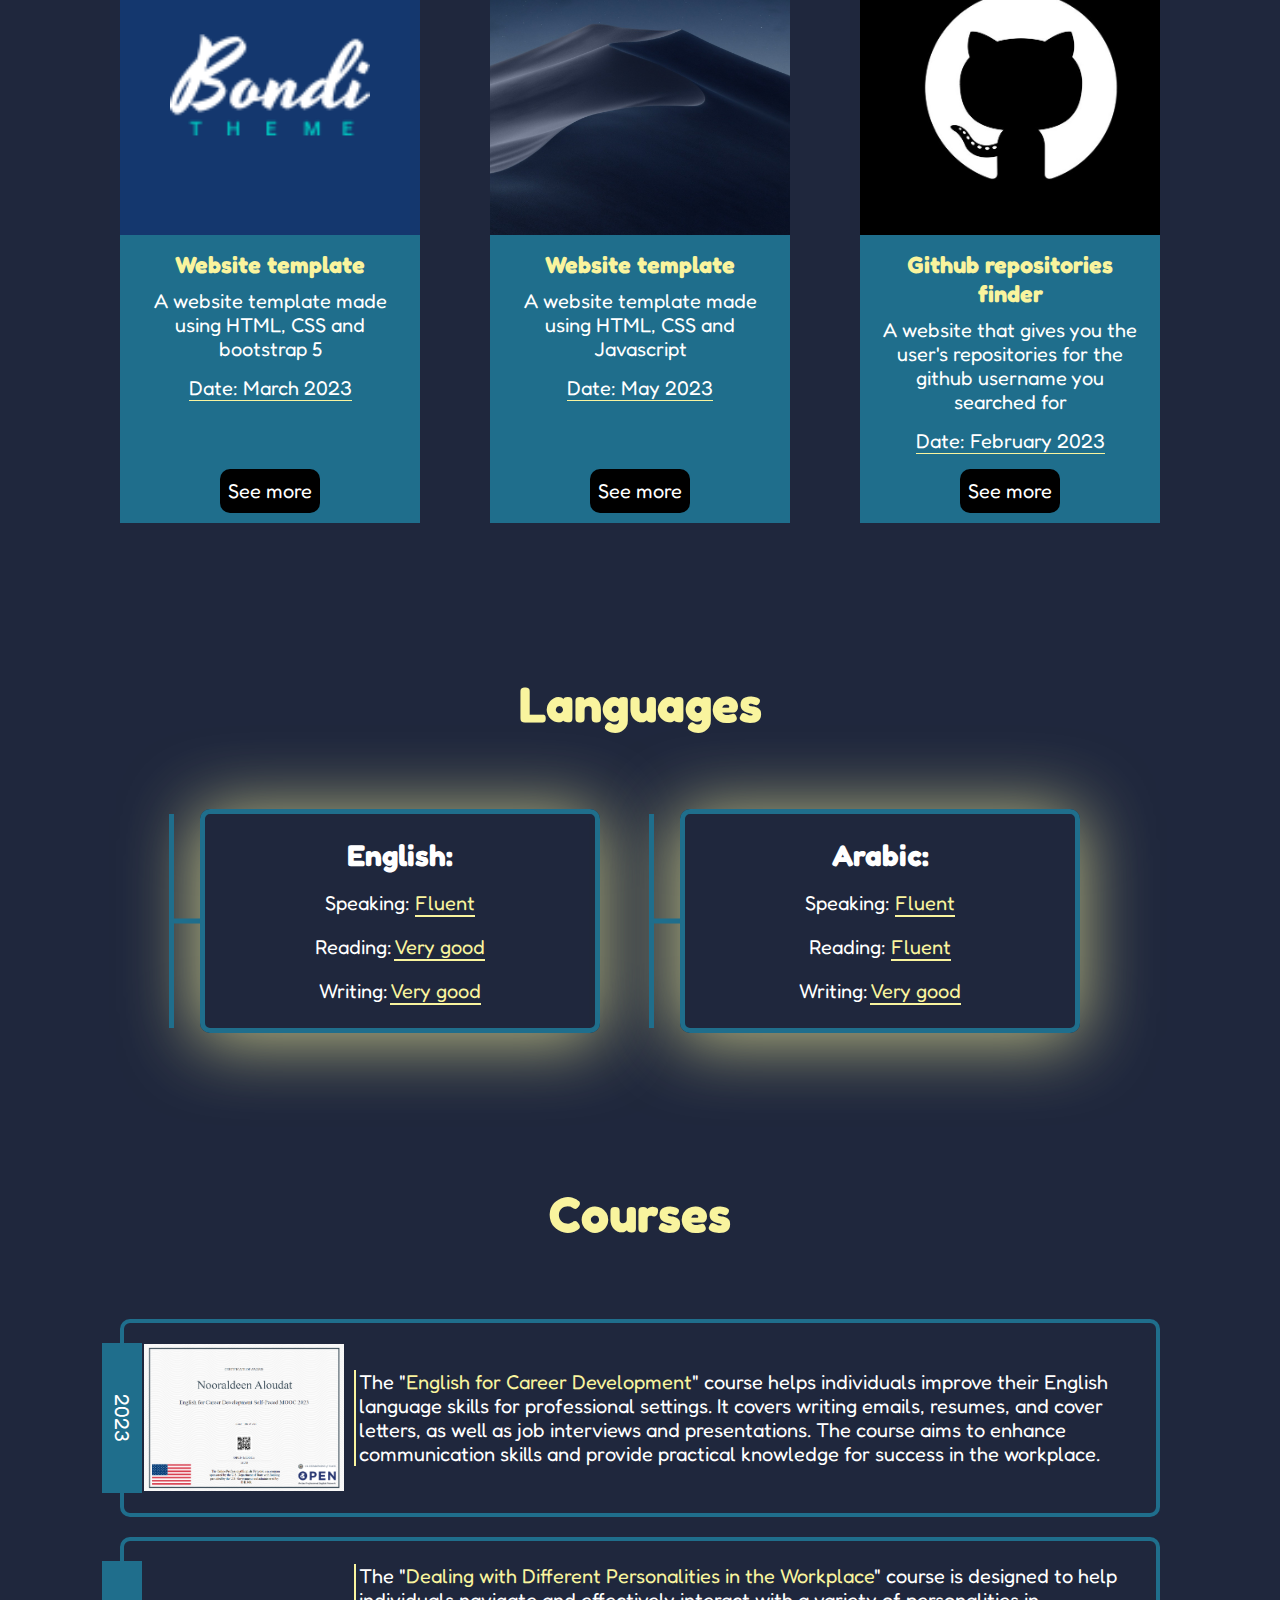
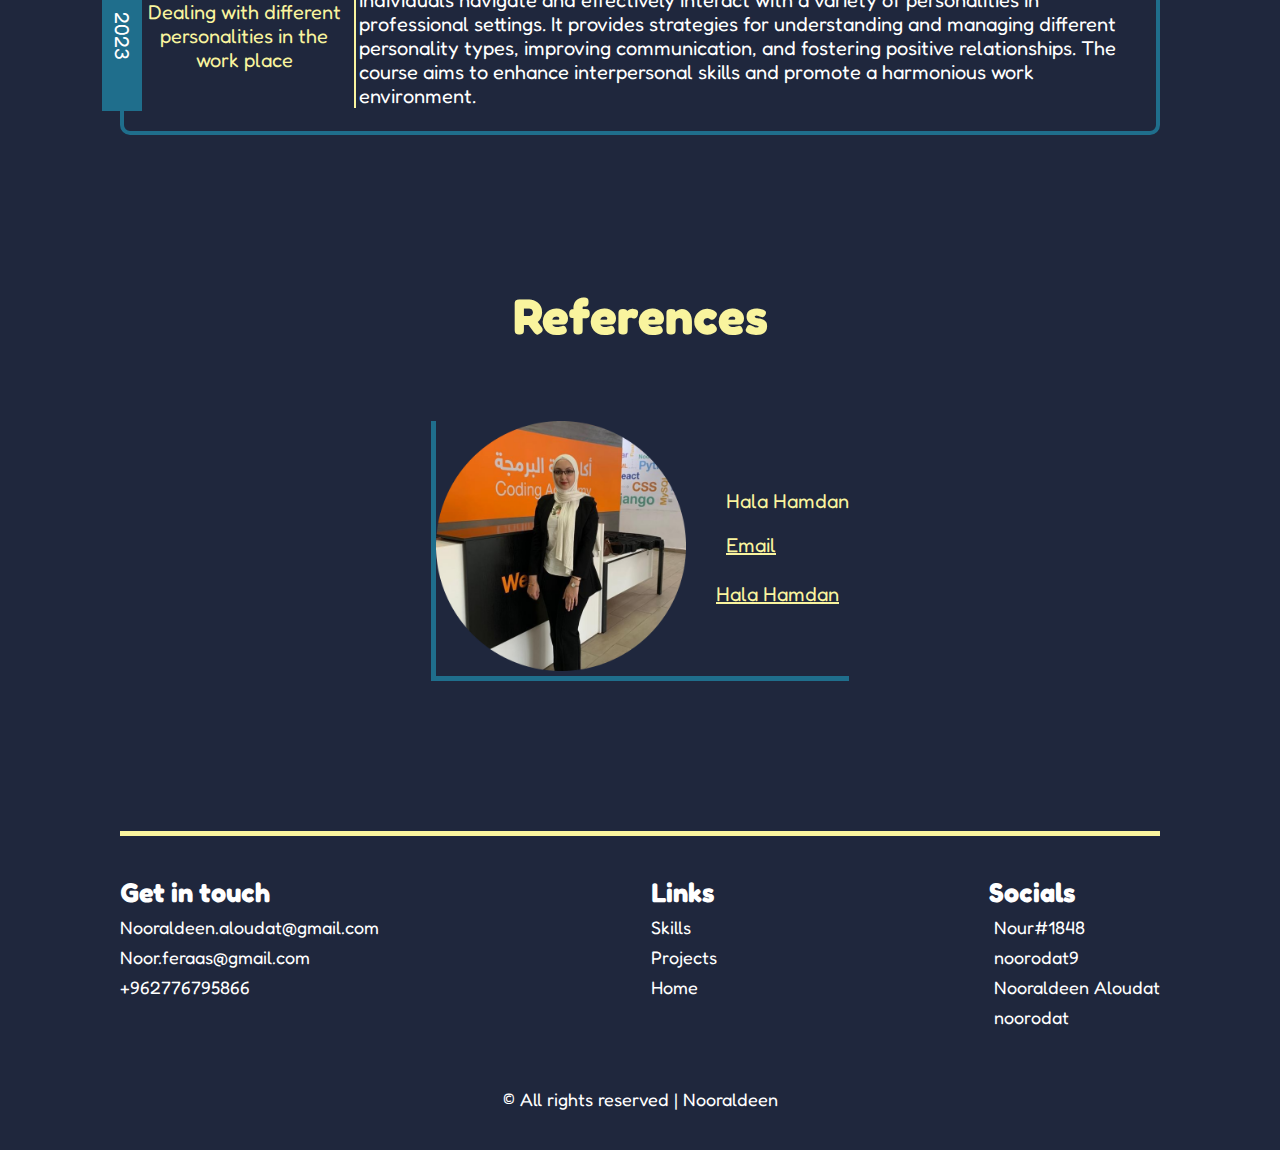
==== commit 92b0989d: "edited" ====
--- a/index.html
+++ b/index.html
@@ -19,7 +19,7 @@
 
 <body>
 
-    <nav>
+    <nav class="main-padding">
         <div class="logo"><a href="">Nooraldeen</a></div>
         <ul class="links">
             <li><a href="#home">Home</a></li>
@@ -62,28 +62,28 @@
             </div>
         </div>
 
-        <div class="education section" id="education">
+        <div class="section" id="education">
             <h2 class="section-heading">Education</h2>
             <div class="education-info section-info">              
                 <div class="edu-text">
+                    <img src="images/JUST logo.png" alt="JUST logo" id="just-logo"> 
                     <p class="title">Computer science at <a href="https://www.just.edu.jo/Pages/Default.aspx" target="_blank">Jordan University of Science and Technology</a></p>
                     <p>Computer Science major studies computer systems, programming, algorithms, and problem-solving. It includes areas like data structures, software development, and artificial intelligence. Graduates pursue careers in software engineering, data analysis, and cybersecurity. It's a dynamic field with ample opportunities for innovation.</p>
-                    <span>2021 - Present</span>
-                    <img src="images/JUST logo.png" alt="JUST logo" id="just-logo">              
+                    <span>2021 - Present</span>             
                 </div>
                 <div class="edu-text">
+                    <img src="images/orange logo.png" alt="orange logo" id="just-logo"> 
                     <p class="title">Full stack web development Trainee at <a href="https://yo.orange.jo/orange-coding-academy" target="_blank"> Orange Coding Academy</a></p>
                     <p><span>Frontend</span>: HTML, CSS, Bootstrap, Javascript and ReactJS <br> <br>
                         <span>Backend</span>: SQL, PHP Laravel. <br><br>
                         
                         In addition to 10 projects with masterpiece and around 300 tasks in 5 months</p>
-                    <span>2023 - Present</span>
-                    <img src="images/orange logo.png" alt="orange logo" id="just-logo">              
-                </div>
-            </div>
-        </div>
-
-        <div class="skills section" id="skills">
+                    <span>2023 - Present</span>                              
+                </div>
+            </div>
+        </div>
+
+        <div class="section" id="skills">
             <h2 class="section-heading">Skills</h2>
             <div class="skills-types">
                 <div id="soft-skills" class="skill">
@@ -110,7 +110,7 @@
             </div>
         </div>
 
-        <div class="projects section" id="projects">
+        <div class="section" id="projects">
             <h2 class="section-heading">Projects</h2>
             <div class="projects-cards">
                 <div class="project-card">
@@ -120,7 +120,7 @@
                         <div class="project-info">
                             <h3 class="color-yellow">Gift shop</h3>
                             <p>A  UI/UX gift shop group project made using Miro</p>
-                            
+                            <span class="date">Date: June 2023</span>
                         </div>
                         <div class="go-link"><a href="https://miro.com/app/board/uXjVM_loXQo=/" target="_blank">See more</a></div>
                 </div>
@@ -132,7 +132,7 @@
                     <div class="project-info">
                         <h3 class="color-yellow">Gaming website template</h3>
                         <p>A gaming website template made using HTML and CSS</p>
-                        
+                        <span class="date">Date: May 2023</span>
                     </div>
                     <div class="go-link"><a href="https://noorodat.github.io/gaming-website/" target="_blank">See more</a></div>
                 </div>
@@ -144,6 +144,7 @@
                     <div class="project-info">
                         <h3 class="color-yellow">Weather App</h3>
                         <p>A weather App that tells you the weather of the city/country you search for made using HTML, CSS and Javascript with weather API</p>
+                        <span class="date">Date: March 2023</span>
                     </div>
                     <div class="go-link"><a href="https://noorodat.github.io/Weather-App/" target="_blank">See more</a></div>
                 </div>
@@ -155,7 +156,7 @@
                     <div class="project-info">
                         <h3 class="color-yellow">Website template</h3>
                         <p>A website template made using HTML, CSS and bootstrap 5</p>
-                        
+                        <span class="date">Date: March 2023</span>
                     </div>
                     <div class="go-link"><a href="https://noorodat.github.io/Bondi-Template/" target="_blank">See more</a></div>
                 </div>
@@ -167,6 +168,7 @@
                     <div class="project-info">
                         <h3 class="color-yellow">Website template</h3>
                         <p>A website template made using HTML, CSS and Javascript</p>
+                        <span class="date">Date: May 2023</span>
                     </div>
                     <div class="go-link"><a href="https://noorodat.github.io/HTML_CSS_Javascript_Template1/" target="_blank">See more</a></div>
                 </div>
@@ -178,13 +180,14 @@
                     <div class="project-info">
                         <h3 class="color-yellow">Github repositories finder</h3>
                         <p>A website that gives you the user's repositories for the github username you searched for </p>
+                        <span class="date">Date: February 2023</span>
                     </div>
                     <div class="go-link"><a href="https://noorodat.github.io/Github-repos/" target="_blank">See more</a></div>
                 </div>
             </div>
         </div>
 
-        <div class="languages section" id="languages">
+        <div class="section" id="languages">
             <h2 class="section-heading">Languages</h2>
             <div class="languages-container">
                 <div class="language" id="english">          
@@ -206,7 +209,7 @@
                 </div>
         </div>
 
-        <div class="courses section" id="courses">
+        <div class="section" id="courses">
             <h2 class="section-heading">Courses</h2>
             <div class="courses-boxes">
                 <div class="course-box">
@@ -224,7 +227,7 @@
             </div>
         </div>
 
-        <div class="references section" id="references">
+        <div class="section" id="references">
             <h2 class="section-heading">References</h2>
             <div class="references-content">
                 <div class="reference">
--- a/portfolio.css
+++ b/portfolio.css
@@ -137,7 +137,6 @@
 .portfolio-content #pfp-image #pfp {
     position: relative;
     width: 350px;
-    margin-left: 10px;
     animation: up-down 1s alternate infinite;
 }
 
@@ -218,57 +217,58 @@
 
 /* Start Education */
 
-.portfolio-content .education .education-info {
+.portfolio-content #education .education-info {
     display: flex;
     justify-content: space-between;
     position: relative;
     gap: 30px;
 }
 
-.portfolio-content .education #just-pic {
+.portfolio-content #education #just-pic {
     width: 150px;
 }
 
-.portfolio-content .education .edu-text {
+.portfolio-content #education .edu-text {
     border: 3px solid var(--sec-text-color);
     padding: 20px;
     border-radius: 10px;
     width: 40%;
-}
-
-.portfolio-content .education .edu-text .title {
+    justify-content: space-between;
+}
+
+.portfolio-content #education .edu-text .title {
     background-color: #133b4b;
     padding: 5px;
     border-radius: 10px;
 }
 
-.portfolio-content .education .edu-text p {
+.portfolio-content #education .edu-text p {
     line-height: 1.5;
     background-color: #1f6d8c36;
     padding: 8px;
     border-radius: 8px;
 }
 
-.portfolio-content .education .edu-text p span {
+.portfolio-content #education .edu-text p span {
     color: var(--sec-text-color);
 }
 
-.portfolio-content .education .edu-text span {
+.portfolio-content #education .edu-text span {
     align-self: center;
 }
 
-.portfolio-content .education .education-info #just-logo {
+.portfolio-content #education .education-info #just-logo {
     width: 100px;
     align-self: center;
 }
 
-.portfolio-content .education .edu-text {
+.portfolio-content #education .edu-text {
     display: flex;
     flex-direction: column;
     gap: 20px;
 }
 
-.portfolio-content .education a {
+.portfolio-content #education a {
     color: var(--sec-text-color);
     text-decoration: underline;
 }
@@ -278,13 +278,13 @@
 
 /* Start skills */
 
-.skills .skills-types {
+#skills .skills-types {
     display: flex;
     justify-content: space-evenly;
     margin-top: var(--content-margin-top);
 }
 
-.skills .skills-types .skill {
+#skills .skills-types .skill {
     border: 5px solid var(--sec-color);
     border-radius: 20px;
     padding: 50px;
@@ -295,40 +295,40 @@
 
 
 
-.skills .skills-types .skill h3 {
+#skills .skills-types .skill h3 {
     text-align: center;
     border-bottom: 2px solid var(--sec-color);
 }
 
-.skills .skills-types .skill span {
+#skills .skills-types .skill span {
     color: var(--sec-text-color);
 }
 
-.skills .skills-types .skills-list {
+#skills .skills-types .skills-list {
     margin-top: 50px;
 }
 
-.skills .skills-types .skills-list img {
+#skills .skills-list img {
     width: 50px;
 }
 
-.skills .skills-types .skills-list {
+#skills  .skills-list {
     display: flex;
     flex-direction: column;
     gap: 15px;
 }
 
-.skills .skills-types #tech-skills .skills-list li {
+#skills #tech-skills .skills-list li {
     display: flex;
     align-items: center;
     gap: 5px;
 }
 
-.skills .skills-types .skills-list li {
-    position: relative;
-}
-
-.skills .skills-types .skills-list li::before {
+#skills .skills-list li {
+    position: relative;
+}
+
+#skills  .skills-list li::before {
     position: absolute;
     content: "";
     width: 18px;
@@ -340,7 +340,7 @@
     left: -50px;
 }
 
-.skills .skills-types #tech-skills .skills-list li {
+#skills #tech-skills .skills-list li {
     animation-name: right;
     animation-duration: 1s;
     animation-iteration-count: infinite;
@@ -348,19 +348,19 @@
 }
 
 
-.skills .skills-types .skills-list #css {
+#skills .skills-list #css {
     animation-delay: 0.2s;
 }
 
-.skills .skills-types .skills-list #javascript {
+#skills .skills-list #javascript {
     animation-delay: 0.4s;
 }
 
-.skills .skills-types .skills-list #cplusplus {
+#skills .skills-list #cplusplus {
     animation-delay: 0.6s;
 }
 
-.skills .skills-types .skills-list #sql {
+#skills .skills-list #sql {
     animation-delay: 0.8s;
 }
 
@@ -371,7 +371,7 @@
 /* Start projects */
 
 
-.projects .projects-cards {
+#projects .projects-cards {
     display: grid;
     grid-template-columns: repeat(3, 300px);
     justify-content: space-between;
@@ -380,7 +380,7 @@
 }
 
 
-.projects .project-card {
+#projects .project-card {
     background-color: var(--sec-color);
     text-align: center;
     transition: var(--transition-duration);
@@ -388,11 +388,17 @@
     flex-direction: column;
 }
 
-.projects .project-card .project-info {
+#projects .project-card .project-info {
     padding: 15px;
 }
 
-.projects .project-card .go-link {
+#projects .project-card .project-info .date {
+    display: inline-block;
+    margin-top: 15px;
+    border-bottom: 1px solid var(--sec-text-color);
+}
+
+#projects .project-card .go-link {
     padding: 10px 8px;
     background-color: black;
     border-radius: 10px;
@@ -401,29 +407,29 @@
     margin-bottom: 10px;
 }
 
-.projects .project-card .go-link:active {
+#projects .project-card .go-link:active {
     box-shadow: 0px 0px 24px 0px rgba(0,0,0,0.75);
 }
 
-.projects .project-card:hover {
+#projects .project-card:hover {
     transform: translateY(-10px);
 }
 
-.projects .project-card p {
+#projects .project-card p {
     margin-top: 10px;
 }
 
-.projects .project-card img {
+#projects .project-card img {
     width: 100%;
     transition: var(--transition-duration);
 }
 
-.projects .project-card .bondi {
+#projects .project-card .bondi {
     background-color: #14376E;
     position: relative;
 }
 
-.projects .project-card .bondi img {
+#projects .project-card .bondi img {
     width: 200px;
     position: absolute;
     top: 50%;
@@ -431,14 +437,14 @@
     transform: translate(-50%, -50%);
 }
 
-.projects .project-card .image {
+#projects .project-card .image {
     position: relative;
     padding: 0;
     margin: 0;
     height: 300px;
 }
 
-.projects .project-card .image::before {
+#projects .project-card .image::before {
     content: "";
     position: absolute;
     background-color: rgba(214, 214, 214, 0.144);
@@ -450,25 +456,24 @@
     transition: var(--transition-duration);
 }
 
-.projects .project-card:hover .image::before {
+#projects .project-card:hover .image::before {
     width: 100%;
     height: 100%;
 }
 
-
 /* End projects */
 
 
 
 /* Start languages */
 
-.languages .languages-container {
+#languages .languages-container {
     margin-top: var(--content-margin-top);
     display: flex;
     justify-content: space-evenly;
 }
 
-.languages .languages-container .language {
+#languages .languages-container .language {
     border-radius: 10px;
     padding: 15px;
     border: 5px solid var(--sec-color);
@@ -478,7 +483,7 @@
     position: relative;
 }
 
-.languages .languages-container .language::before {
+#languages .languages-container .language::before {
     content: "";
     position: absolute;
     background-color: var(--sec-color);
@@ -488,7 +493,7 @@
     left: -36px;
 }
 
-.languages .languages-container .language::after {
+#languages .languages-container .language::after {
     content: "";
     position: absolute;
     background-color: var(--sec-color);
@@ -499,16 +504,16 @@
     left: -36px;
 }
 
-.languages .languages-container .language span {
+#languages .languages-container .language span {
     color: var(--sec-text-color);
     border-bottom: 2px solid var(--sec-text-color);
 }
 
-.languages .languages-container .language h2 {
+#languages .languages-container .language h2 {
     padding: 8px;
 }
 
-.languages .languages-container .language li {
+#languages .languages-container .language li {
     padding: 10px;
 }
 
@@ -519,35 +524,35 @@
 
 /* Start courses */
 
-.courses .courses-boxes {
+#courses .courses-boxes {
     margin-top: var(--content-margin-top);
     display: flex;
     flex-direction: column;
     gap: 20px;
 }
 
-.courses .courses-boxes img,
-.courses .courses-boxes .title {
+#courses .courses-boxes img,
+#courses .courses-boxes .title {
     width: 200px;
     text-align: center;
 }
 
-.courses .courses-boxes .title {
+#courses .courses-boxes .title {
     color: var(--sec-text-color);
 }
 
-.courses .courses-boxes .image {
+#courses .courses-boxes .image {
     height: 150px;
     display: flex;
     justify-content: center;
     align-items: center;
 }
 
-.courses .courses-boxes .course-box .description {
-    position: relative;
-}
-
-.courses .courses-boxes .course-box .description::before {
+#courses .courses-boxes .course-box .description {
+    position: relative;
+}
+
+#courses .course-box .description::before {
     content: "";
     position: absolute;
     width: 2px;
@@ -557,7 +562,7 @@
     left: -5px;
 }
 
-.courses .courses-boxes .course-box {
+#courses .course-box {
     display: flex;
     align-items: center;
     gap: 15px;
@@ -566,12 +571,12 @@
     border-radius: 10px;
 }
 
-.courses .courses-boxes .course-box .image {
+#courses .course-box .image {
     position: relative;
     z-index: 5;
 }
 
-.courses .courses-boxes .course-box .image::before {
+#courses .course-box .image::before {
     content: "2023";
     position: absolute;
     width: 40px;
@@ -585,7 +590,7 @@
     writing-mode: vertical-lr;
 }
 
-.courses .courses-boxes .course-box span {
+#courses .course-box span {
     color: var(--sec-text-color);
 }
 
@@ -595,7 +600,7 @@
 
 /* Start references */
 
-.references .references-content {
+#references .references-content {
     margin-top: var(--content-margin-top);
     display: flex;
     justify-content: center;
@@ -603,17 +608,17 @@
     gap: 40px;
 }
 
-.references .references-content img {
+#references .references-content img {
     width: 250px;
     position: relative;
     z-index: 1;
 }
 
-.references .references-content .hala-image {
-    position: relative;
-}
-
-.references .references-content .hala-image::before {
+#references .hala-image {
+    position: relative;
+}
+
+#references .hala-image::before {
     position: absolute;
     content: "Lead Trainer at Orange";
     color: var(--main-color);
@@ -622,7 +627,7 @@
     width: 100%;
     height: 100%;
     border-radius: 50%;
-    background-color: var(--sec-text-color);
+    background-color: #f9f49e6d;;
     transition: var(--transition-duration);
     opacity: 0;
     display: flex;
@@ -630,13 +635,13 @@
     align-items: center;
 }
 
-.references .references-content .hala-image:hover::before {
+#references .hala-image:hover::before {
     transform: translateX(-10px);
     z-index: 2;
     opacity: 1;
 }
 
-.references .reference {
+#references .reference {
     display: flex;
     align-items: center;
     gap: 30px;
@@ -644,33 +649,32 @@
     border-left: 5px solid var(--sec-color);
 }
 
-.references .reference-info {
+#references .reference-info {
     display: flex;
     flex-direction: column;
-    align-items: center;
     gap: 20px;
-}
-
-.references .reference-info .info {
+    align-items: flex-start;
+}
+
+#references .reference-info .info {
     display: flex;
     justify-content: center;
     align-items: center;
     gap: 10px;
 }
 
-.references .reference-info i {
+#references .reference-info i {
     font-size: 25px;
 }
 
-.references .reference-info span {
+#references .reference-info span {
     color: var(--sec-text-color);
 }
 
-.references .reference-info a {
+#references .reference-info a {
     color: var(--sec-text-color);
     text-decoration: underline;
 }
-
 
 /* End references */
 
@@ -680,6 +684,7 @@
 .portfolio-content footer {
     margin-top: var(--section-margin-top);
     border-top: 5px solid var(--sec-text-color);
+    font-size: 18px;
 }
 
 .portfolio-content footer .info {
@@ -713,6 +718,7 @@
 .portfolio-content footer .copyrights {
     padding: 20px;
     text-align: center;
+    margin-top: 40px;
 }
 
 /* End footer */
@@ -817,7 +823,7 @@
 
     /* Start skills */
 
-    .skills .skills-types .skill {
+    #skills .skills-types .skill {
         width: 350px;
     }
 
@@ -825,13 +831,13 @@
 
     /* Start projects */
 
-    .projects .projects-cards {
+    #projects .projects-cards {
         grid-template-columns: 300px 300px;
         padding: 25px;
         justify-content: center;
     }
 
-    .projects .project-card .image {
+    #projects .project-card .image {
         overflow: hidden;
     }
 
@@ -839,7 +845,7 @@
 
     /* Start languages */
 
-    .languages .languages-container .language {
+    #languages .languages-container .language {
         width: 35%;
     }
 
@@ -897,7 +903,6 @@
     /* Start my info */
 
     .portfolio-content .my-info {
-        flex-direction: column;
         gap: 40px;
     }
 
@@ -911,24 +916,24 @@
     /* End my info */
 
     /* Start education */
-    .education .education-info {
+    #education .education-info {
         flex-direction: column;
         text-align: center;
     }
 
-    .education .education-info .edu-text {
+    #education .education-info .edu-text {
         width: 100%;
     }
     /* End education */
 
     /* Start skills */
 
-    .skills .skills-types {
+    #skills .skills-types {
         gap: 30px;
         flex-direction: column;
     }
 
-    .skills .skills-types .skill {     
+    #skills .skills-types .skill {     
         box-shadow: -2px 5px 10px 2px rgba(249,244,158,0.76);
         width: 70%;
         margin: auto;
@@ -938,13 +943,13 @@
 
     /* Start projects */
 
-    .projects .projects-cards {
+    #projects .projects-cards {
         grid-template-columns: 350px;
         padding: 25px;
         justify-content: center;
     }
 
-    .projects .project-card .image {
+    #projects .project-card .image {
         overflow: hidden;
     }
 
@@ -952,11 +957,11 @@
 
     /* Start languages */
 
-    .languages .languages-container {
+    #languages .languages-container {
         gap: 20px;
     }
 
-    .languages .languages-container .language {
+    #languages .languages-container .language {
         box-shadow: -2px 5px 10px 2px rgba(249,244,158,0.76);
     }
 
@@ -1039,6 +1044,12 @@
     .portfolio-content .my-info {
         flex-direction: column;
         gap: 40px;
+        align-items: center;
+        text-align: center;
+    }
+
+    .portfolio-content .my-info .socials {
+        justify-content: center;
     }
 
     .portfolio-content .my-info h1 {
@@ -1052,11 +1063,11 @@
 
     /* Start education*/
 
-    .education .education-info {
-        flex-direction: column;
-    }
-
-    .education .education-info .edu-text {
+    #education .education-info {
+        flex-direction: column;
+    }
+
+    #education .education-info .edu-text {
         width: 100%;
     }
 
@@ -1064,12 +1075,12 @@
 
     /* Start skills */
 
-    .skills .skills-types {
+    #skills .skills-types {
         flex-direction: column;
         gap: 20px;
     }
 
-    .skills .skills-types .skill {
+    #skills .skills-types .skill {
         width: 100%;
         box-shadow: -2px 5px 10px 2px rgba(249,244,158,0.76);
     }
@@ -1079,25 +1090,26 @@
 
     /* Start projects */
 
-    .projects .projects-cards {
+    #projects .projects-cards {
         grid-template-columns: auto;
         padding: 25px;
     }
 
-    .projects .project-card .image {
+    #projects .project-card .image {
         overflow: hidden;
+        height: fit-content;
     }
 
     /* End projects */
 
     /* Start languages */
 
-    .languages .languages-container {
+    #languages .languages-container {
         flex-direction: column;
         gap: 20px;
     }
 
-    .languages .languages-container .language {
+    #languages .languages-container .language {
         width: 100%;
         box-shadow: -2px 5px 10px 2px rgba(249,244,158,0.76);
     }
@@ -1106,11 +1118,12 @@
 
     /* Start courses */
 
-    .courses .courses-boxes .course-box {
-        flex-direction: column;
-    }
-
-    .courses .courses-boxes .course-box .description {
+    #courses .courses-boxes .course-box {
+        flex-direction: column;
+        text-align: center;
+    }
+
+    #courses .courses-boxes .course-box .description {
         position: relative;
         line-height: 1.4;
     }
@@ -1119,22 +1132,22 @@
 
     /* Start references */
 
-    .references .references-content {
-        flex-direction: column;
-    }
-
-    .references .reference {
+    #references .references-content {
+        flex-direction: column;
+    }
+
+    #references .reference {
         border: none;
         flex-direction: column;
         gap: 10px;
         border-bottom: 2px solid var(--sec-color);
     }
 
-    .references .reference img {
+    #references .reference img {
         width: 200px;
     }
 
-    .references .references-content .hala-image::before {
+    #references .references-content .hala-image::before {
         font-size: 16px;
     }
 
@@ -1145,22 +1158,27 @@
     .portfolio-content footer .info {
         flex-direction: column;
         gap: 20px;
+        align-items: center;
+    }
+
+    .portfolio-content footer .contact,
+    .portfolio-content footer .links,
+    .portfolio-content footer .socials {
+        align-items: center;
     }
 
     /* End footer */
 }
 
 /* End Phone */
-
-
 
 /* Phone to laptop */
 @media (max-width: 1279px) {
-    .languages .languages-container .language::before {
+    #languages .languages-container .language::before {
         display: none;
     }
     
-    .languages .languages-container .language::after {
+    #languages .languages-container .language::after {
         display: none;
     }
 }
